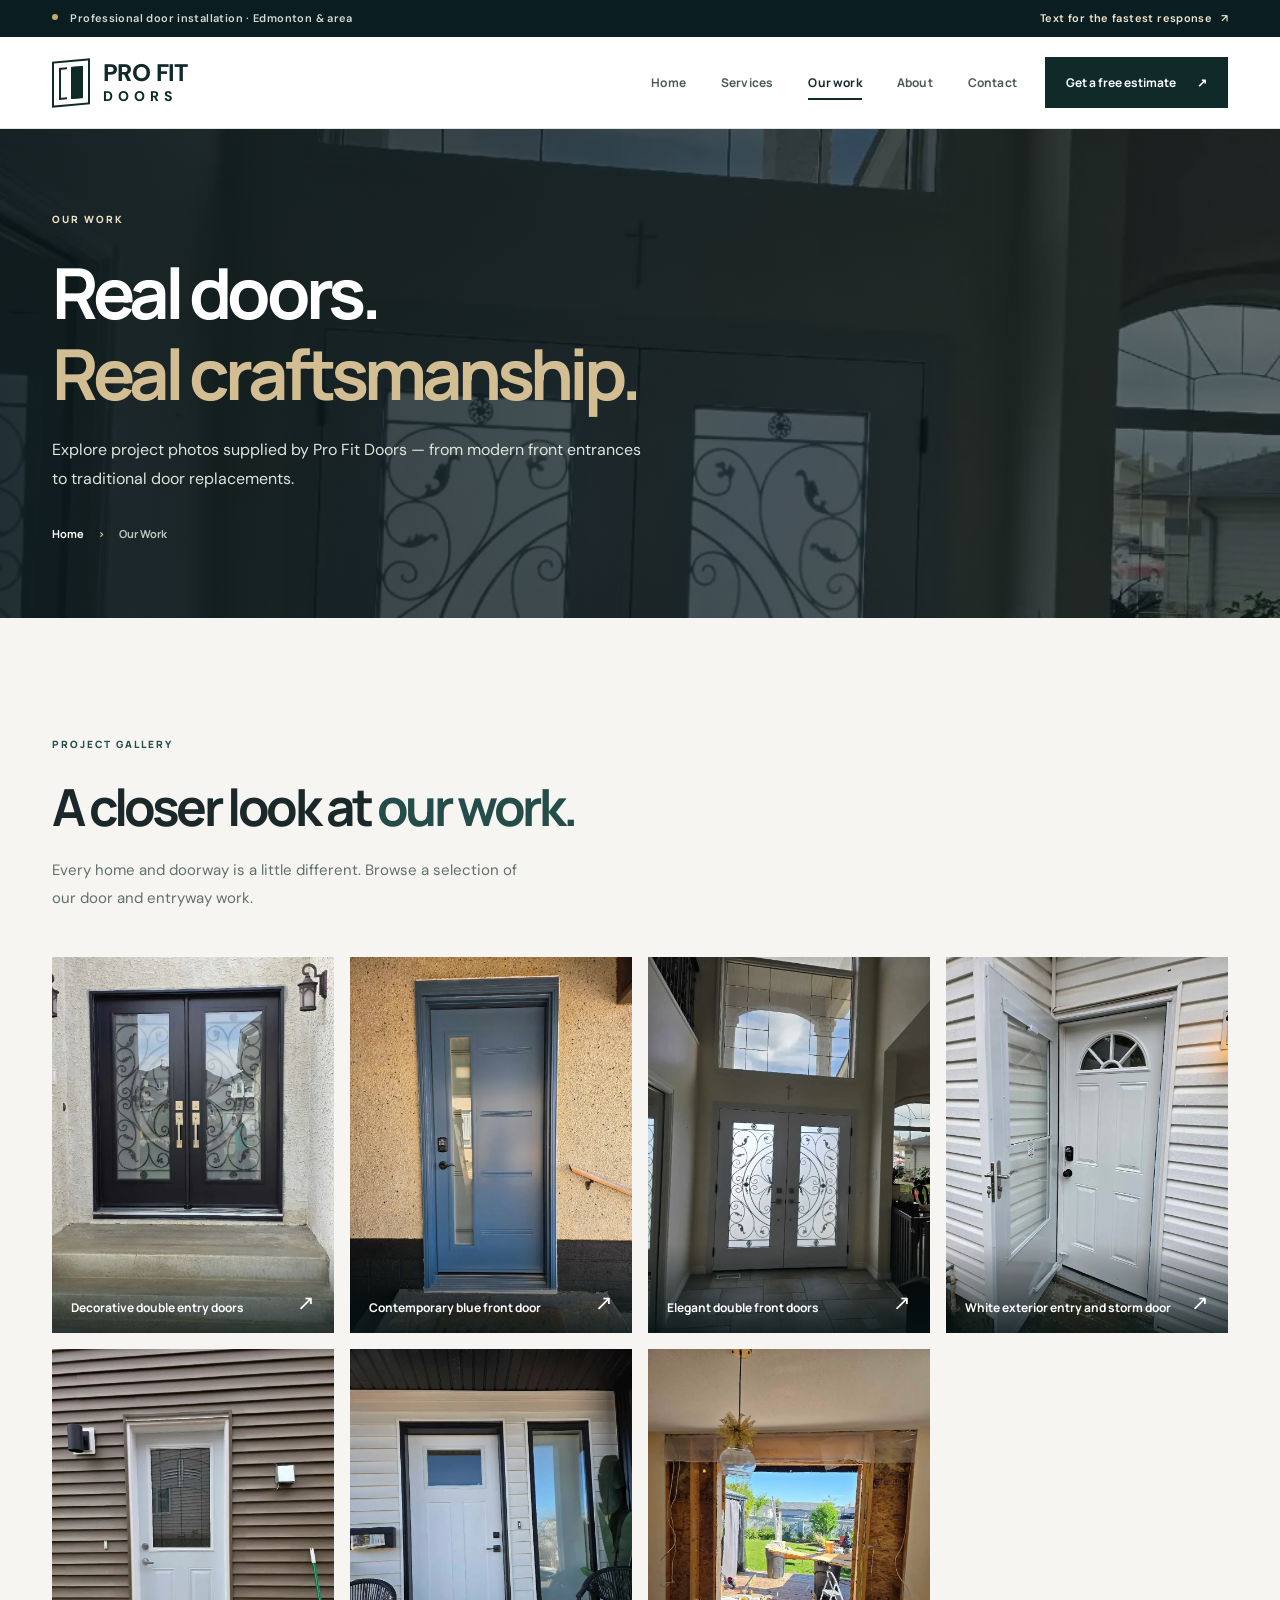
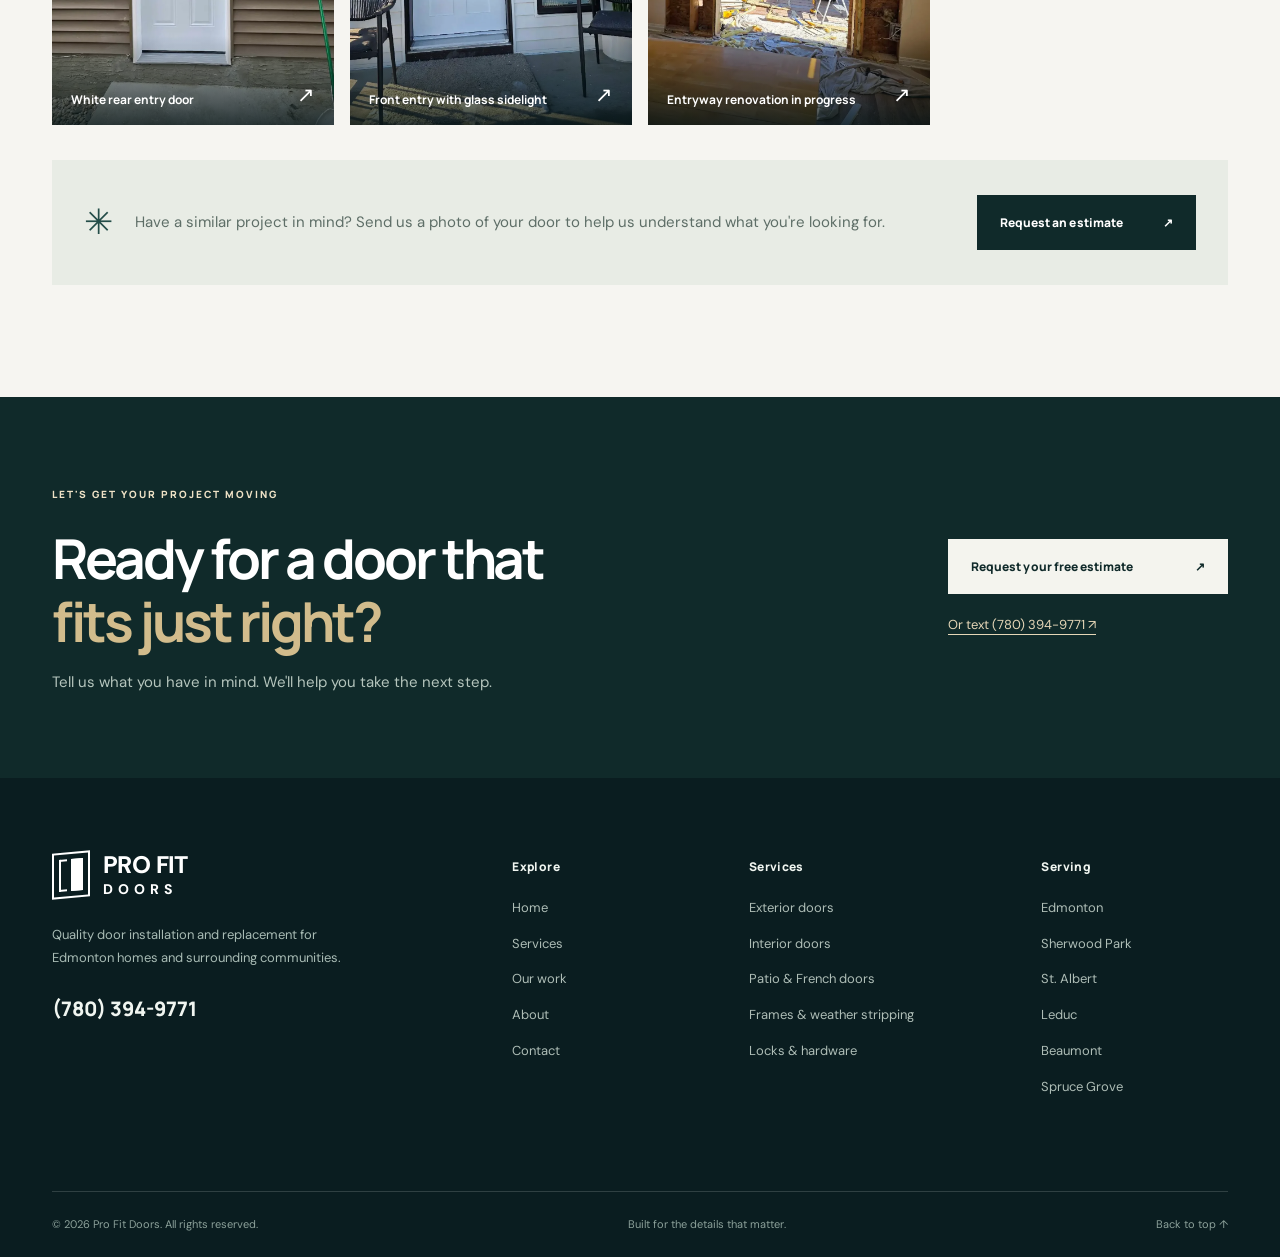
==== our-work/index.html @ 4fba36c7 "Build complete Pro Fit Doors multi-page website" ====
<!doctype html><html lang="en-CA"><head><meta charset="utf-8"><meta name="viewport" content="width=device-width,initial-scale=1"><meta name="theme-color" content="#102a2a"><meta name="description" content="Browse real door installation photos from Pro Fit Doors, serving Edmonton and surrounding areas."><meta property="og:type" content="website"><meta property="og:title" content="Door Installation Project Gallery | Pro Fit Doors"><meta property="og:description" content="Browse real door installation photos from Pro Fit Doors, serving Edmonton and surrounding areas."><meta property="og:image" content="/images/entry-double-black.webp"><link rel="icon" href="/favicon.svg" type="image/svg+xml"><link rel="preconnect" href="https://fonts.googleapis.com"><link rel="preconnect" href="https://fonts.gstatic.com" crossorigin><link href="https://fonts.googleapis.com/css2?family=DM+Sans:wght@400;500;600;700&family=Manrope:wght@400;500;600;700;800&display=swap" rel="stylesheet"><link rel="stylesheet" href="/styles.css"><title>Door Installation Project Gallery | Pro Fit Doors</title><script type="application/ld+json">{"@context":"https://schema.org","@type":"HomeAndConstructionBusiness","name":"Pro Fit Doors","description":"Residential door installation and replacement in Edmonton and surrounding areas.","telephone":"+1-780-394-9771","areaServed":[{"@type":"City","name":"Edmonton"},{"@type":"City","name":"Sherwood Park"},{"@type":"City","name":"St. Albert"},{"@type":"City","name":"Leduc"},{"@type":"City","name":"Beaumont"},{"@type":"City","name":"Spruce Grove"}],"hasOfferCatalog":{"@type":"OfferCatalog","name":"Door installation services","itemListElement":[{"@type":"OfferCatalog","name":"Exterior doors"},{"@type":"OfferCatalog","name":"Interior doors"},{"@type":"OfferCatalog","name":"Patio & French doors"},{"@type":"OfferCatalog","name":"Frames & weather stripping"},{"@type":"OfferCatalog","name":"Locks & hardware"}]}}</script><script defer src="/config.js"></script><script defer src="/main.js"></script></head><body id="top"><div class="topbar"><div class="shell top-inner"><span><span class="live-dot"></span> Professional door installation · Edmonton & area</span><a href="sms:+17803949771">Text for the fastest response <span>↗</span></a></div></div><header id="header" class="header"><div class="shell nav-wrap"><a href="/" class="brand" aria-label="Pro Fit Doors home"><span class="brand-icon"><span></span><span></span></span><span class="brand-copy"><b>PRO FIT</b><small>DOORS</small></span></a><nav class="desktop-nav" aria-label="Main navigation"><a  href="/">Home</a><a  href="/services/">Services</a><a aria-current="page" href="/our-work/">Our work</a><a  href="/about/">About</a><a  href="/contact/">Contact</a></nav><a href="/contact/" class="nav-cta">Get a free estimate <span>↗</span></a><button class="menu-toggle" id="menu-toggle" aria-label="Open navigation" aria-expanded="false" aria-controls="mobile-nav"><span></span><span></span><span></span></button></div><nav class="mobile-nav" id="mobile-nav" aria-label="Mobile navigation"><div class="mobile-nav-links"><a href="/" ><span>01</span>Home<b>↗</b></a><a href="/services/" ><span>02</span>Services<b>↗</b></a><a href="/our-work/" aria-current="page"><span>03</span>Our work<b>↗</b></a><a href="/about/" ><span>04</span>About<b>↗</b></a><a href="/contact/" ><span>05</span>Contact<b>↗</b></a></div><a class="button button-primary mobile-contact" href="sms:+17803949771">Text us for an estimate ↗</a><p>Edmonton & surrounding communities</p></nav></header><main id="main-content"><section class="page-hero"><div class="page-hero-bg" style="background-image:linear-gradient(90deg,rgba(10,24,27,.88),rgba(10,24,27,.60)),url('/images/entry-double-white.webp')"></div><div class="shell page-hero-inner"><span class="eyebrow light">OUR WORK</span><h1>Real doors.<br><em>Real craftsmanship.</em></h1><p>Explore project photos supplied by Pro Fit Doors — from modern front entrances to traditional door replacements.</p><div class="breadcrumbs"><a href="/">Home</a> <span>›</span> our work</div></div></section><section class="section"><div class="shell"><div class="section-intro " data-reveal><span class="eyebrow">PROJECT GALLERY</span><h2>A closer look at <em>our work.</em></h2><p>Every home and doorway is a little different. Browse a selection of our door and entryway work.</p></div><div class="photo-grid"><button class="photo-item photo-tall" type="button" data-lightbox="0" aria-label="View Decorative double entry doors" data-reveal><img src="/images/entry-double-black.webp" alt="Decorative double entry doors — Pro Fit Doors project photograph" loading="lazy" width="900" height="1200"><span class="photo-shade"><span>Decorative double entry doors</span><b>↗</b></span></button><button class="photo-item " type="button" data-lightbox="1" aria-label="View Contemporary blue front door" data-reveal><img src="/images/entry-modern-blue.webp" alt="Contemporary blue front door — Pro Fit Doors project photograph" loading="lazy" width="900" height="1200"><span class="photo-shade"><span>Contemporary blue front door</span><b>↗</b></span></button><button class="photo-item " type="button" data-lightbox="2" aria-label="View Elegant double front doors" data-reveal><img src="/images/entry-double-white.webp" alt="Elegant double front doors — Pro Fit Doors project photograph" loading="lazy" width="900" height="1200"><span class="photo-shade"><span>Elegant double front doors</span><b>↗</b></span></button><button class="photo-item " type="button" data-lightbox="3" aria-label="View White exterior entry and storm door" data-reveal><img src="/images/entry-white-storm.webp" alt="White exterior entry and storm door — Pro Fit Doors project photograph" loading="lazy" width="900" height="1200"><span class="photo-shade"><span>White exterior entry and storm door</span><b>↗</b></span></button><button class="photo-item " type="button" data-lightbox="4" aria-label="View White rear entry door" data-reveal><img src="/images/back-door-white.webp" alt="White rear entry door — Pro Fit Doors project photograph" loading="lazy" width="900" height="1200"><span class="photo-shade"><span>White rear entry door</span><b>↗</b></span></button><button class="photo-item " type="button" data-lightbox="5" aria-label="View Front entry with glass sidelight" data-reveal><img src="/images/entry-sidelight.webp" alt="Front entry with glass sidelight — Pro Fit Doors project photograph" loading="lazy" width="900" height="1200"><span class="photo-shade"><span>Front entry with glass sidelight</span><b>↗</b></span></button><button class="photo-item " type="button" data-lightbox="6" aria-label="View Entryway renovation in progress" data-reveal><img src="/images/doorway-renovation.webp" alt="Entryway renovation in progress — Pro Fit Doors project photograph" loading="lazy" width="900" height="1200"><span class="photo-shade"><span>Entryway renovation in progress</span><b>↗</b></span></button></div><div class="gallery-disclaimer"><span>✳</span><p>Have a similar project in mind? Send us a photo of your door to help us understand what you're looking for.</p><a class="button button-primary" href="/contact/">Request an estimate <span>↗</span></a></div></div></section></main><section class="bottom-cta"><div class="shell bottom-cta-inner"><div><span class="eyebrow light">LET'S GET YOUR PROJECT MOVING</span><h2>Ready for a door that<br><em>fits just right?</em></h2><p>Tell us what you have in mind. We'll help you take the next step.</p></div><div class="bottom-cta-actions"><a class="button button-white" href="/contact/">Request your free estimate <span>↗</span></a><a class="underlined-light" href="sms:+17803949771">Or text (780) 394-9771 ↗</a></div></div></section><footer class="footer"><div class="shell"><div class="footer-main"><div class="footer-brand"><a href="/" class="brand brand-footer"><span class="brand-icon"><span></span><span></span></span><span class="brand-copy"><b>PRO FIT</b><small>DOORS</small></span></a><p>Quality door installation and replacement for Edmonton homes and surrounding communities.</p><a href="tel:+17803949771" class="footer-number">(780) 394-9771</a></div><div><h3>Explore</h3><a href="/">Home</a><a href="/services/">Services</a><a href="/our-work/">Our work</a><a href="/about/">About</a><a href="/contact/">Contact</a></div><div><h3>Services</h3><a href="/services/#exterior-doors">Exterior doors</a><a href="/services/#interior-doors">Interior doors</a><a href="/services/#patio-french-doors">Patio & French doors</a><a href="/services/#repairs-weatherstripping">Frames & weather stripping</a><a href="/services/#locks-hardware">Locks & hardware</a></div><div><h3>Serving</h3><span>Edmonton</span><span>Sherwood Park</span><span>St. Albert</span><span>Leduc</span><span>Beaumont</span><span>Spruce Grove</span></div></div><div class="footer-bottom"><span>© <span id="year">2026</span> Pro Fit Doors. All rights reserved.</span><span>Built for the details that matter.</span><a href="#top">Back to top ↑</a></div></div></footer><dialog class="lightbox" id="lightbox" aria-label="Project photo viewer"><button class="lightbox-close" aria-label="Close photo viewer">×</button><button class="lightbox-prev" aria-label="Previous photo">‹</button><figure><img alt=""><figcaption></figcaption></figure><button class="lightbox-next" aria-label="Next photo">›</button><div class="lightbox-count"></div></dialog></body></html>
---- styles.css ----
:root{--forest:#102a2a;--forest-deep:#0a1d20;--teal:#244d49;--cream:#f6f5f1;--white:#fff;--ink:#1b2829;--muted:#61706e;--line:#dce1db;--gold:#cbb88b;--font:'Manrope',sans-serif}*{box-sizing:border-box}html{scroll-behavior:smooth;scroll-padding-top:110px}body{margin:0;color:var(--ink);background:var(--cream);font:15px/1.75 'DM Sans',sans-serif;-webkit-font-smoothing:antialiased}body.menu-open{overflow:hidden}h1,h2,h3,h4,p{margin-top:0}h1,h2,h3,h4{font-family:var(--font);line-height:1.14;letter-spacing:-.055em}h1 em,h2 em{font-style:normal;color:var(--teal)}a{text-decoration:none;color:inherit}button,input,select,textarea{font:inherit}button{cursor:pointer}img{display:block;max-width:100%}::selection{background:var(--gold);color:var(--forest)}:focus-visible{outline:3px solid #c5ad70;outline-offset:4px}.shell{width:min(1370px,calc(100% - 104px));margin:auto}.topbar{background:var(--forest-deep);color:#d1dcd6;font-size:11px;font-weight:600;letter-spacing:.035em}.top-inner{height:37px;display:flex;align-items:center;justify-content:space-between}.top-inner a{color:#f0e6d0}.top-inner a span{margin-left:5px}.live-dot{display:inline-block;background:#c6a969;border-radius:50%;width:6px;height:6px;margin-right:9px;vertical-align:2px}.header{height:91px;background:var(--white);position:relative;z-index:100;box-shadow:0 1px 0 #dee3de}.nav-wrap{height:100%;display:flex;align-items:center;justify-content:space-between;gap:28px}.brand{display:inline-flex;align-items:center;gap:13px;flex-shrink:0}.brand-icon{height:46px;width:38px;border:2.5px solid var(--forest);display:flex;align-items:stretch;padding:5px;gap:4px;transform:skewY(-5deg)}.brand-icon span:first-child{height:100%;width:8px;border:2px solid var(--forest);border-right:0}.brand-icon span:last-child{flex:1;border:2px solid var(--forest);background:var(--forest)}.brand-copy{display:flex;flex-direction:column;line-height:.97;letter-spacing:-.04em;color:var(--forest)}.brand-copy b{font-size:24px;font-weight:800}.brand-copy small{font-size:14px;font-weight:800;letter-spacing:.35em;margin-top:6px}.desktop-nav{display:flex;align-items:center;gap:35px;margin-left:auto}.desktop-nav a{font:700 12px var(--font);letter-spacing:.015em;padding:37px 0;position:relative;color:#4b5a57;transition:color .2s}.desktop-nav a:hover,.desktop-nav a[aria-current]{color:var(--forest)}.desktop-nav a[aria-current]:after{content:'';position:absolute;height:2px;background:var(--forest);bottom:28px;left:0;right:0}.nav-cta{background:var(--forest);color:white;padding:17px 21px;font:700 12px var(--font);transition:background .2s,transform .2s;white-space:nowrap}.nav-cta:hover{background:#2b5148;transform:translateY(-2px)}.nav-cta span{margin-left:19px}.menu-toggle{display:none;width:48px;height:48px;border:1px solid var(--line);background:transparent;flex-direction:column;align-items:center;justify-content:center;gap:5px;z-index:102}.menu-toggle span{width:21px;height:2px;background:var(--forest);transition:transform .25s,opacity .25s}.mobile-nav{display:none}.hero{position:relative;min-height:710px;background:var(--forest-deep);color:white;overflow:hidden;display:flex;align-items:center}.hero-image{position:absolute;inset:0;background-image:url('/images/entry-double-black.webp');background-position:75% 49%;background-size:cover;transform:scale(1.08);animation:heroZoom 1.9s cubic-bezier(.22,1,.36,1) both}.hero-overlay{position:absolute;inset:0;background:linear-gradient(90deg,rgba(7,24,25,.98) 0%,rgba(7,24,25,.90) 29%,rgba(7,24,25,.64) 53%,rgba(7,24,25,.11) 100%)}.hero:after{content:'';position:absolute;inset:0;pointer-events:none;background:linear-gradient(0deg,rgba(0,0,0,.23),transparent 30%)}.hero-content{position:relative;z-index:2;padding:80px 0 105px}.eyebrow{font:800 10px var(--font);letter-spacing:.2em;color:var(--teal);display:inline-flex;align-items:center;gap:11px;text-transform:uppercase;margin-bottom:26px}.eyebrow.light{color:#eee2c6}.gold-line{width:27px;height:1px;background:var(--gold);display:inline-block}.hero h1{font-size:clamp(55px,5.8vw,94px);font-weight:700;line-height:1.04;letter-spacing:-.075em;margin-bottom:26px;max-width:900px;animation:fadeRise .9s .15s both}.hero h1 em{color:#d7c395}.hero-content>p{font-size:17px;line-height:1.75;color:#d9e0da;max-width:510px;margin-bottom:32px;animation:fadeRise .9s .26s both}.hero-actions{display:flex;gap:11px;flex-wrap:wrap;animation:fadeRise .9s .34s both}.button{display:inline-flex;justify-content:space-between;align-items:center;gap:40px;min-height:55px;padding:16px 22px;font:800 12px var(--font);letter-spacing:.005em;border:1px solid transparent;transition:background .25s,color .25s,border .25s,transform .25s;white-space:nowrap}.button:hover{transform:translateY(-3px)}.button-primary{background:#e4d1a8;color:var(--forest-deep)}.button-primary:hover{background:#f0e0bb}.button-outline{border-color:rgba(255,255,255,.52);background:transparent;color:white}.button-outline:hover{background:white;color:var(--forest)}.hero-note{margin-top:43px;color:#dce2df;font-size:12px;display:flex;align-items:center;gap:15px;animation:fadeRise .9s .46s both}.mini-check{width:20px;height:20px;display:grid;place-items:center;background:#b6aa7a;color:#142727;border-radius:50%;font-size:11px;font-weight:bold}.note-divider{width:3px;height:3px;border-radius:50%;background:#c1b38a}.hero-side-label{position:absolute;right:25px;top:50%;transform:rotate(90deg) translateX(50%);transform-origin:right center;font:700 10px var(--font);letter-spacing:.2em;color:#fff9;z-index:3}.hero-scroll{position:absolute;bottom:37px;right:55px;z-index:3;font:800 9px var(--font);letter-spacing:.2em;color:#eee}.hero-scroll span{font-size:20px;vertical-align:-2px;margin-left:8px}.promise-strip{background:#fff;border-bottom:1px solid var(--line)}.promises{display:grid;grid-template-columns:repeat(3,1fr);padding:30px 0}.promises>div{display:grid;grid-template-columns:60px 1fr;grid-template-rows:1fr 1fr;align-items:center;padding:10px 20px 10px 0;border-right:1px solid var(--line)}.promises>div:last-child{border:0;padding-left:44px}.promises>div:nth-child(2){padding-left:44px}.promises span{grid-row:1/3;color:#a6a77c;font:800 13px var(--font)}.promises b{font:800 13px var(--font);letter-spacing:-.02em}.promises small{color:var(--muted);font-size:12px}.section{padding:112px 0}.section.pad-top{padding-top:120px}.section-intro{max-width:620px;margin-bottom:44px}.section-intro h2,.feature-text h2,.about-story h2,.contact-aside h2,.about-bottom h2{font-size:clamp(37px,4vw,62px);font-weight:700;letter-spacing:-.067em;margin:0 0 22px}.section-intro p{color:var(--muted);font-size:15px;max-width:480px;line-height:1.85;margin:0}.section-intro.center{text-align:center;margin:0 auto 59px}.section-intro.center p{margin:auto}.split-intro{display:flex;align-items:flex-end;justify-content:space-between;gap:20px}.split-action{margin-bottom:48px}.split-action .button{border-color:#bbc6c0;color:var(--forest)}.split-action .button:hover{background:var(--forest);color:white}.service-grid{display:grid;grid-template-columns:repeat(3,1fr);gap:16px}.service-card{background:#fff;border:1px solid #e2e7e1;padding:28px 30px 31px;min-height:238px;display:flex;flex-direction:column;justify-content:space-between;position:relative;overflow:hidden;transition:transform .32s,background .32s,border-color .32s}.service-card:hover{transform:translateY(-6px);background:var(--forest);border-color:var(--forest);color:white}.service-number{display:flex;align-items:center;justify-content:space-between;font:700 12px var(--font);color:#97a29d}.service-number span{font-size:22px;color:var(--forest);font-weight:400;transition:color .3s}.service-card:hover .service-number span{color:#d8c59b}.service-card h3{font-size:24px;margin:0 0 9px;letter-spacing:-.04em}.service-card p{font-size:13px;color:var(--muted);margin:0}.service-card:hover p{color:#b7c9c2}.card-line{position:absolute;width:100%;height:3px;background:#d2be91;bottom:0;left:0;transform:scaleX(0);transform-origin:left;transition:transform .3s}.service-card:hover .card-line{transform:scaleX(1)}.feature-section{background:#e8ebe5}.feature-layout{display:grid;grid-template-columns:1fr 1fr;gap:clamp(48px,8vw,135px);align-items:center}.feature-images{position:relative;min-height:590px;padding-right:70px;padding-bottom:80px}.feature-main{height:550px;width:100%;object-fit:cover;object-position:center 35%}.feature-small{position:absolute;bottom:0;right:0;width:45%;height:280px;border:8px solid #e8ebe5}.feature-small img{height:100%;width:100%;object-fit:cover}.feature-stamp{position:absolute;top:30px;right:25px;background:#e5d1a6;color:var(--forest);width:113px;height:113px;border-radius:100%;font:800 10px/1.6 var(--font);letter-spacing:.1em;display:flex;flex-direction:column;align-items:center;justify-content:center;text-align:center;transform:rotate(9deg);box-shadow:0 12px 35px #0002}.feature-stamp span{font-size:21px}.feature-text p{color:#63716b;font-size:15px;line-height:1.9;max-width:510px}.check-list{padding:0;list-style:none;margin:30px 0 36px}.check-list li{padding:15px 0 15px 34px;position:relative;border-top:1px solid #cfd8cf}.check-list li:before{content:'✓';position:absolute;top:15px;left:0;color:var(--teal);font-weight:bold}.check-list li b{display:block;font:800 14px var(--font)}.check-list li span{display:block;color:#677570;font-size:13px;margin-top:5px}.feature-text .button{background:var(--forest);color:white}.gallery-section{background:#fff}.gallery-section .split-action .button{color:var(--forest)}.photo-grid{display:grid;grid-template-columns:repeat(4,1fr);gap:16px}.photo-item{position:relative;border:0;padding:0;aspect-ratio:3/4;overflow:hidden;background:#ddd;display:block;text-align:left}.photo-item.photo-tall{grid-column:span 1}.photo-item img{width:100%;height:100%;object-fit:cover;transition:transform .7s cubic-bezier(.22,1,.36,1);object-position:center}.photo-item:hover img{transform:scale(1.07)}.photo-shade{position:absolute;inset:auto 0 0;color:white;background:linear-gradient(transparent,rgba(5,20,22,.8));padding:44px 19px 17px;display:flex;align-items:flex-end;justify-content:space-between;font:700 12px var(--font)}.photo-shade b{font-size:21px;font-weight:500}.steps-section{background:var(--cream)}.steps{display:grid;grid-template-columns:repeat(3,1fr);gap:32px;position:relative}.steps>div{border-top:1px solid #b8c2ba;padding:26px 5px 0;position:relative}.steps>div:before{content:'';position:absolute;background:var(--teal);width:8px;height:8px;border-radius:50%;top:-4px;left:0}.steps span{font:800 14px var(--font);color:#96a39b}.steps h3{font-size:25px;margin:28px 0 11px}.steps p{font-size:14px;color:var(--muted);max-width:315px}.area-strip{background:#e4e8e0;padding:33px 0}.area-strip>.shell{display:flex;align-items:center;gap:45px}.area-strip .eyebrow{margin:0;white-space:nowrap}.area-strip>.shell>div{display:flex;gap:17px;flex-wrap:wrap}.area-strip>.shell>div span{font:700 12px var(--font);padding:10px 17px;border:1px solid #ccd4cb;background:#f6f8f3}.faq-section{background:#fff}.faq-layout{display:grid;grid-template-columns:1fr 1.05fr;gap:100px}.faq-list{border-top:1px solid #d7dfd7}.faq{border-bottom:1px solid #d7dfd7}.faq summary{list-style:none;display:flex;justify-content:space-between;gap:20px;padding:23px 3px;cursor:pointer;font:800 14px var(--font)}.faq summary::-webkit-details-marker{display:none}.faq summary span{font-size:23px;font-weight:400;transition:transform .3s}.faq[open] summary span{transform:rotate(45deg)}.faq-answer{padding:0 36px 25px 3px;color:var(--muted);font-size:14px;line-height:1.85}.faq-answer a{color:var(--teal);text-decoration:underline}.bottom-cta{background:var(--forest);color:#fff;padding:83px 0}.bottom-cta-inner{display:flex;align-items:center;justify-content:space-between;gap:40px}.bottom-cta h2{font-size:clamp(40px,4.3vw,66px);font-weight:700;margin:0 0 16px}.bottom-cta h2 em{color:#d2bc8c}.bottom-cta p{margin:0;color:#b5c5bd}.bottom-cta-actions{display:flex;flex-direction:column;align-items:flex-start;gap:20px}.button-white{background:#f4f4ee;color:var(--forest);min-width:280px}.button-white:hover{background:#e5d1a6}.underlined-light{font-size:13px;color:#e5d6b7;text-decoration:underline;text-underline-offset:5px}.footer{background:var(--forest-deep);color:#f0f5f0;padding:74px 0 22px}.footer-main{display:grid;grid-template-columns:2.2fr 1fr 1.3fr 1fr;gap:50px;padding-bottom:80px}.brand-footer .brand-icon,.brand-footer .brand-icon span{border-color:#fff}.brand-footer .brand-icon span:last-child{background:white}.brand-footer .brand-copy{color:#fff}.footer-brand p{max-width:300px;font-size:13px;color:#a8bbb4;margin:25px 0}.footer-number{font:800 20px var(--font)}.footer-main h3{font:800 12px var(--font);letter-spacing:.03em;margin:6px 0 22px}.footer-main>div:not(:first-child) a,.footer-main>div:not(:first-child) span{display:block;color:#aebdb6;margin:0 0 13px;font-size:13px;transition:color .2s}.footer-main a:hover{color:#e1cda3!important}.footer-bottom{border-top:1px solid #ffffff27;padding-top:23px;display:flex;justify-content:space-between;gap:30px;color:#8ca19a;font-size:11px}.page-hero{height:490px;display:flex;align-items:center;position:relative;overflow:hidden;background:var(--forest-deep);color:#fff}.page-hero-bg{position:absolute;inset:0;background-size:cover;background-position:center 40%;transform:scale(1.05);animation:heroZoom 1.7s both}.page-hero-inner{position:relative;z-index:2;padding:50px 0}.page-hero h1{font-size:clamp(54px,5.5vw,83px);margin:0 0 23px;letter-spacing:-.07em}.page-hero h1 em{color:#d3bd92}.page-hero p{max-width:590px;color:#dce4dd;font-size:16px;line-height:1.8}.breadcrumbs{font:700 11px var(--font);color:#b5cac0;margin-top:32px;text-transform:capitalize}.breadcrumbs a{color:white}.breadcrumbs span{margin:0 12px;color:#d6bd8c}.service-detail{display:grid;grid-template-columns:1fr 1fr;align-items:center;gap:9%;padding:70px 0;border-bottom:1px solid var(--line);scroll-margin-top:140px}.service-detail:first-of-type{padding-top:24px}.service-detail.reverse .service-detail-image{order:2}.service-detail-image{height:495px;overflow:hidden;background:#d9ddd7}.service-detail-image img{width:100%;height:100%;object-fit:cover;object-position:50% 45%}.service-detail-content h2{font-size:clamp(36px,3.7vw,54px);margin:0 0 20px}.service-detail-content p{color:var(--muted);max-width:480px;line-height:1.85}.simple-features{padding:15px 0 24px;list-style:none}.simple-features li{margin:13px 0;font-weight:600;font-size:14px}.simple-features span{color:var(--teal);margin-right:12px}.service-detail-content .button,.contact-form-card .button{background:var(--forest);color:white}.dark-band{background:#193735;color:white;padding:70px 0}.dark-band-inner{display:flex;align-items:center;justify-content:space-between;gap:50px}.dark-band h2{font-size:47px;margin:0 0 16px}.dark-band p{color:#c4d3ce;max-width:520px}.dark-band .button{background:#e5d1a6;color:var(--forest)}.gallery-disclaimer{margin-top:35px;background:#e8ece5;padding:32px;display:flex;gap:22px;align-items:center}.gallery-disclaimer>span{font-size:35px;color:var(--teal)}.gallery-disclaimer p{margin:0;flex:1;color:#5e6e67}.gallery-disclaimer .button{background:var(--forest);color:white}.about-story{display:grid;grid-template-columns:1fr 1fr;gap:11%;align-items:center}.about-story p{color:var(--muted);line-height:1.9;margin-bottom:23px}.about-story .button{background:var(--forest);color:white;margin-top:14px}.about-story-photos{height:570px;position:relative;padding-right:65px;padding-bottom:80px}.about-story-photos img:first-child{width:100%;height:100%;object-fit:cover}.about-story-photos img:last-child{width:46%;height:53%;position:absolute;right:0;bottom:0;border:8px solid var(--cream);object-fit:cover}.values-section{background:#e7ebe5}.values-grid{display:grid;grid-template-columns:repeat(4,1fr);gap:15px}.values-grid>div{padding:35px 26px;background:#fff;min-height:255px}.values-grid span{font:800 12px var(--font);color:#9da69e}.values-grid h3{font-size:25px;margin:60px 0 14px}.values-grid p{font-size:13px;color:var(--muted)}.about-bottom{display:flex;justify-content:space-between;align-items:center;gap:90px}.about-bottom p{max-width:500px;color:var(--muted);line-height:1.9}.contact-section{background:#e8ece6}.contact-layout{display:grid;grid-template-columns:.8fr 1.2fr;gap:10%;align-items:start}.contact-aside>p{color:#62746a;max-width:430px;margin-bottom:42px}.contact-method{padding:25px 0;border-top:1px solid #cbd7cc}.contact-method span{font:800 10px var(--font);letter-spacing:.12em;color:#839588}.contact-method a,.contact-method strong{display:block;margin:12px 0 7px;font:800 20px var(--font);letter-spacing:-.035em;color:var(--forest)}.contact-method p{color:#697971;font-size:13px;margin:0}.contact-form-card{background:#fff;padding:48px;box-shadow:0 18px 50px #1c31230d}.form-heading .eyebrow{margin-bottom:14px}.form-heading h3{font-size:32px;margin-bottom:7px}.form-heading p{color:var(--muted);font-size:12px;margin-bottom:30px}.contact-form-card label{display:block;font:800 12px var(--font);margin-bottom:20px;color:#334540}.contact-form-card input,.contact-form-card select,.contact-form-card textarea{display:block;width:100%;border:1px solid #d3ddd6;border-radius:0;background:#f9fbf8;color:var(--forest);padding:15px 16px;margin-top:9px;min-height:53px;font:500 14px 'DM Sans',sans-serif;outline:none;transition:border-color .2s,box-shadow .2s}.contact-form-card input:focus,.contact-form-card select:focus,.contact-form-card textarea:focus{border-color:#526f61;box-shadow:0 0 0 3px #526f6122}.contact-form-card textarea{min-height:145px;resize:vertical}.contact-form-card ::placeholder{color:#9aa9a0}.form-row{display:grid;grid-template-columns:1fr 1fr;gap:16px}.form-hint{background:#edf2eb;padding:15px 17px;color:#5a6e62;font-size:12px;margin-bottom:22px}.form-hint a{text-decoration:underline;color:var(--forest);font-weight:800}.turnstile-slot{min-height:0;margin:0 0 12px}.form-honeypot{position:absolute;left:-10000px;top:auto;width:1px;height:1px;overflow:hidden}.submit-button{width:100%;justify-content:space-between}.form-privacy{font-size:11px;color:#839189;margin:18px 0 0}.form-status{font-size:13px;margin:12px 0 0}.form-status.error{color:#b23b30}.form-success{text-align:center;padding:70px 14px}.form-success[hidden]{display:none}.form-success h3{font-size:37px}.form-success p{color:var(--muted);max-width:390px;margin:0 auto 25px}.success-check{background:var(--forest);color:#fff;display:grid;place-items:center;border-radius:50%;height:75px;width:75px;font-size:35px;margin:0 auto 25px}.lightbox{padding:0;border:0;background:rgba(7,21,22,.97);color:white;width:100vw;height:100dvh;max-width:none;max-height:none;overflow:hidden}.lightbox[open]{display:flex;align-items:center;justify-content:center}.lightbox::backdrop{background:rgba(0,0,0,.88)}.lightbox figure{margin:0;text-align:center;max-width:80vw}.lightbox figure img{max-height:82dvh;max-width:80vw;object-fit:contain;margin:auto}.lightbox figcaption{font-size:12px;color:#c1c9c4;margin-top:10px}.lightbox button{position:absolute;border:1px solid #ffffff42;background:#ffffff13;color:white;width:46px;height:46px;display:grid;place-items:center;font-size:31px;z-index:2}.lightbox button:hover{background:#fff3}.lightbox-close{top:25px;right:30px}.lightbox-prev{left:30px;top:50%}.lightbox-next{right:30px;top:50%}.lightbox-count{position:absolute;bottom:18px;font:700 11px var(--font);letter-spacing:.14em;color:#ccc}[data-reveal]{opacity:0;transform:translateY(24px);transition:opacity .8s cubic-bezier(.22,1,.36,1),transform .8s cubic-bezier(.22,1,.36,1);transition-delay:var(--delay,0ms)}[data-reveal].visible{opacity:1;transform:translateY(0)}@keyframes heroZoom{from{transform:scale(1.09);opacity:.5}to{transform:scale(1);opacity:1}}@keyframes fadeRise{from{transform:translateY(25px);opacity:0}to{transform:translateY(0);opacity:1}}@media(max-width:1100px){.shell{width:min(100% - 64px,1350px)}.desktop-nav{gap:18px}.nav-cta{padding:15px 17px}.feature-layout,.faq-layout{gap:50px}.feature-images{min-height:500px}.feature-main{height:485px}.footer-main{gap:25px}.service-detail{gap:6%}}@media(max-width:850px){.top-inner{height:32px}.header{height:78px}.desktop-nav,.nav-cta{display:none}.menu-toggle{display:flex}.menu-toggle[aria-expanded=true] span:first-child{transform:translateY(7px) rotate(45deg)}.menu-toggle[aria-expanded=true] span:nth-child(2){opacity:0}.menu-toggle[aria-expanded=true] span:last-child{transform:translateY(-7px) rotate(-45deg)}.mobile-nav{display:flex;position:fixed;top:110px;left:0;right:0;height:calc(100dvh - 110px);background:var(--forest);color:#fff;padding:35px max(24px,6vw) 35px;flex-direction:column;gap:15px;opacity:0;visibility:hidden;transform:translateY(-18px);transition:opacity .28s,visibility .28s,transform .28s;overflow-y:auto;z-index:101}.mobile-nav.open{opacity:1;visibility:visible;transform:translateY(0)}.mobile-nav-links a{display:flex;align-items:center;gap:20px;border-bottom:1px solid #ffffff27;font:700 clamp(24px,6vw,40px) var(--font);letter-spacing:-.05em;padding:17px 0}.mobile-nav-links a[aria-current]{color:#e0c999}.mobile-nav-links a>span{font-size:11px;letter-spacing:0;color:#9daea6}.mobile-nav-links a b{font-weight:400;margin-left:auto;font-size:23px}.mobile-contact{margin-top:auto;flex-shrink:0}.mobile-nav>p{color:#9cac9f;font-size:12px;margin:0}.hero{min-height:680px}.hero-content{padding:90px 0}.hero h1{font-size:clamp(52px,8vw,80px)}.service-grid{grid-template-columns:repeat(2,1fr)}.feature-layout,.faq-layout,.about-story,.contact-layout{grid-template-columns:1fr}.feature-images{max-width:600px}.feature-text{max-width:700px}.faq-layout{gap:0}.photo-grid{grid-template-columns:repeat(2,1fr)}.values-grid{grid-template-columns:repeat(2,1fr)}.footer-main{grid-template-columns:2fr 1fr 1fr}.footer-main>div:last-child{display:none}.contact-layout{gap:40px}.about-story-photos{max-width:600px}.area-strip>.shell{align-items:flex-start;flex-direction:column;gap:18px}.service-detail-image{height:420px}.service-detail{gap:5%}}@media(max-width:600px){.shell{width:calc(100% - 40px)}.top-inner{justify-content:center;font-size:10px}.top-inner>a{display:none}.header{height:72px}.mobile-nav{top:104px;height:calc(100dvh - 104px)}.brand-icon{height:39px;width:33px}.brand-copy b{font-size:20px}.brand-copy small{font-size:12px}.hero{min-height:690px;align-items:flex-start}.hero-image{background-position:58% 50%}.hero-overlay{background:linear-gradient(90deg,rgba(7,24,25,.89),rgba(7,24,25,.52)),linear-gradient(0deg,rgba(7,24,25,.88),transparent 60%)}.hero-content{padding:85px 0 95px}.hero h1{font-size:clamp(48px,11vw,67px);line-height:1.08}.hero-content>p{font-size:15px;max-width:380px}.hero-actions{flex-direction:column;align-items:stretch;max-width:330px}.button{gap:22px}.hero-note{font-size:10px;flex-wrap:wrap;gap:8px 11px}.hero-side-label{display:none}.hero-scroll{right:24px;bottom:20px;font-size:8px}.promises{grid-template-columns:1fr;padding:12px 0}.promises>div,.promises>div:nth-child(2),.promises>div:last-child{padding:14px 2px;border:0;border-bottom:1px solid var(--line);grid-template-columns:51px 1fr}.promises>div:last-child{border:0}.section{padding:75px 0}.section.pad-top{padding-top:80px}.section-intro h2,.feature-text h2,.about-story h2,.contact-aside h2,.about-bottom h2{font-size:clamp(36px,9vw,50px)}.section-intro{margin-bottom:32px}.split-intro{display:block}.split-action{margin-bottom:31px}.service-grid{grid-template-columns:1fr;gap:12px}.service-card{min-height:185px;padding:23px}.service-card h3{font-size:23px}.feature-layout{gap:45px}.feature-images{min-height:400px;padding-right:40px;padding-bottom:50px}.feature-main{height:400px}.feature-small{width:43%;height:205px;border-width:5px}.feature-stamp{width:85px;height:85px;font-size:8px;right:4px;top:30px}.photo-grid{gap:9px}.photo-shade{padding:35px 11px 11px;font-size:10px}.photo-shade b{font-size:15px}.steps{grid-template-columns:1fr;gap:21px}.steps>div{padding-top:20px}.steps h3{margin:14px 0 9px}.area-strip>.shell>div{gap:8px}.area-strip>.shell>div span{font-size:11px;padding:8px 10px}.bottom-cta{padding:64px 0}.bottom-cta-inner,.dark-band-inner,.about-bottom{display:block}.bottom-cta h2{font-size:44px}.bottom-cta p{margin-bottom:32px}.footer{padding-top:52px}.footer-main{grid-template-columns:1fr 1fr;gap:33px;padding-bottom:35px}.footer-brand{grid-column:1/-1}.footer-main>div:last-child{display:block}.footer-bottom{display:flex;flex-wrap:wrap;gap:8px 25px}.page-hero{height:460px}.page-hero h1{font-size:clamp(46px,10vw,66px)}.page-hero p{font-size:14px}.service-detail{grid-template-columns:1fr;gap:26px;padding:42px 0}.service-detail.reverse .service-detail-image{order:0}.service-detail-image{height:380px}.service-detail-content h2{font-size:38px}.dark-band h2{font-size:38px}.dark-band p{margin-bottom:24px}.gallery-disclaimer{display:block;padding:26px}.gallery-disclaimer p{margin:10px 0 20px}.about-story{gap:32px}.about-story-photos{height:430px;padding-right:35px;padding-bottom:45px}.values-grid{grid-template-columns:1fr 1fr;gap:9px}.values-grid>div{min-height:200px;padding:21px 17px}.values-grid h3{margin:38px 0 9px;font-size:20px}.values-grid p{font-size:12px}.about-bottom p{margin-top:20px}.contact-form-card{padding:28px 19px}.form-row{grid-template-columns:1fr;gap:0}.form-heading h3{font-size:28px}.contact-method a,.contact-method strong{font-size:18px}.lightbox figure,.lightbox figure img{max-width:91vw}.lightbox figure img{max-height:76dvh}.lightbox-close{right:12px;top:12px}.lightbox-prev{left:8px;top:auto;bottom:45px}.lightbox-next{right:8px;top:auto;bottom:45px}.lightbox-count{bottom:60px}}@media(prefers-reduced-motion:reduce){*,*::before,*::after{scroll-behavior:auto!important;animation-duration:.01ms!important;transition-duration:.01ms!important}[data-reveal]{opacity:1;transform:none}}
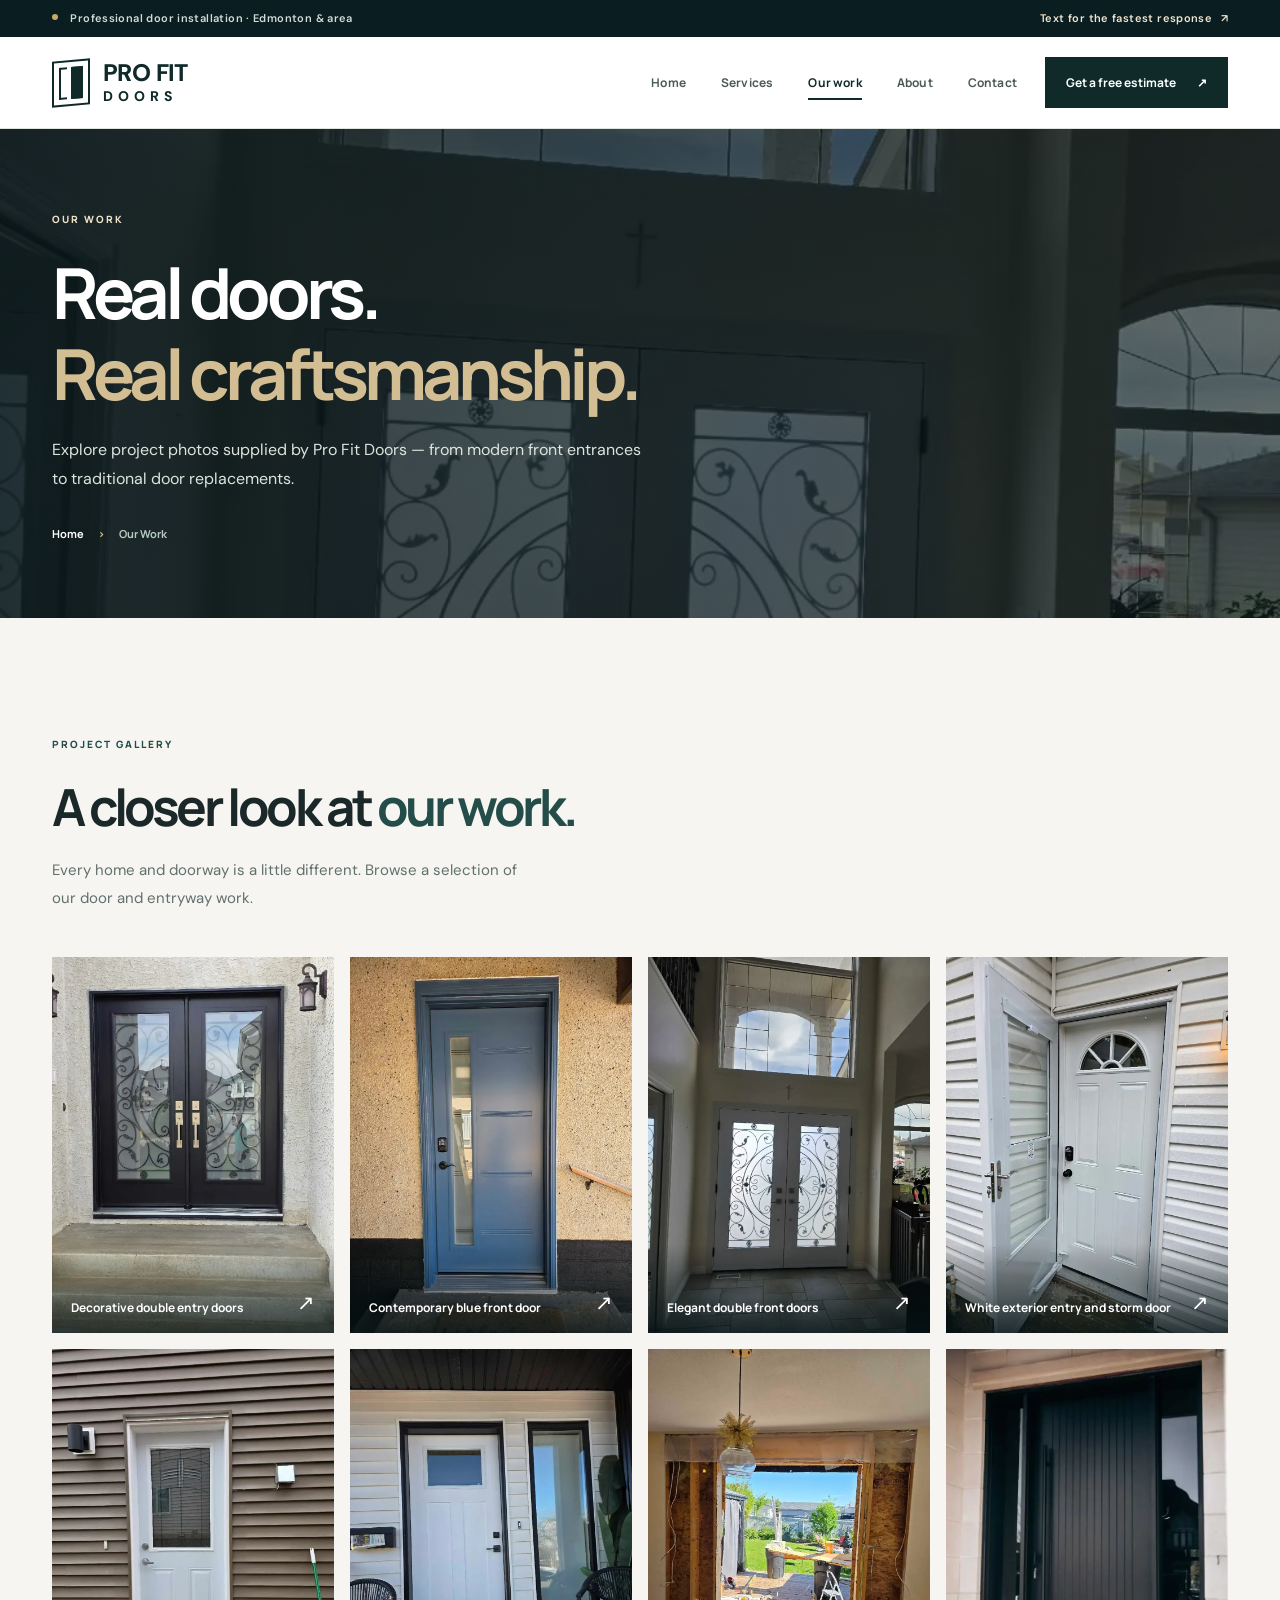
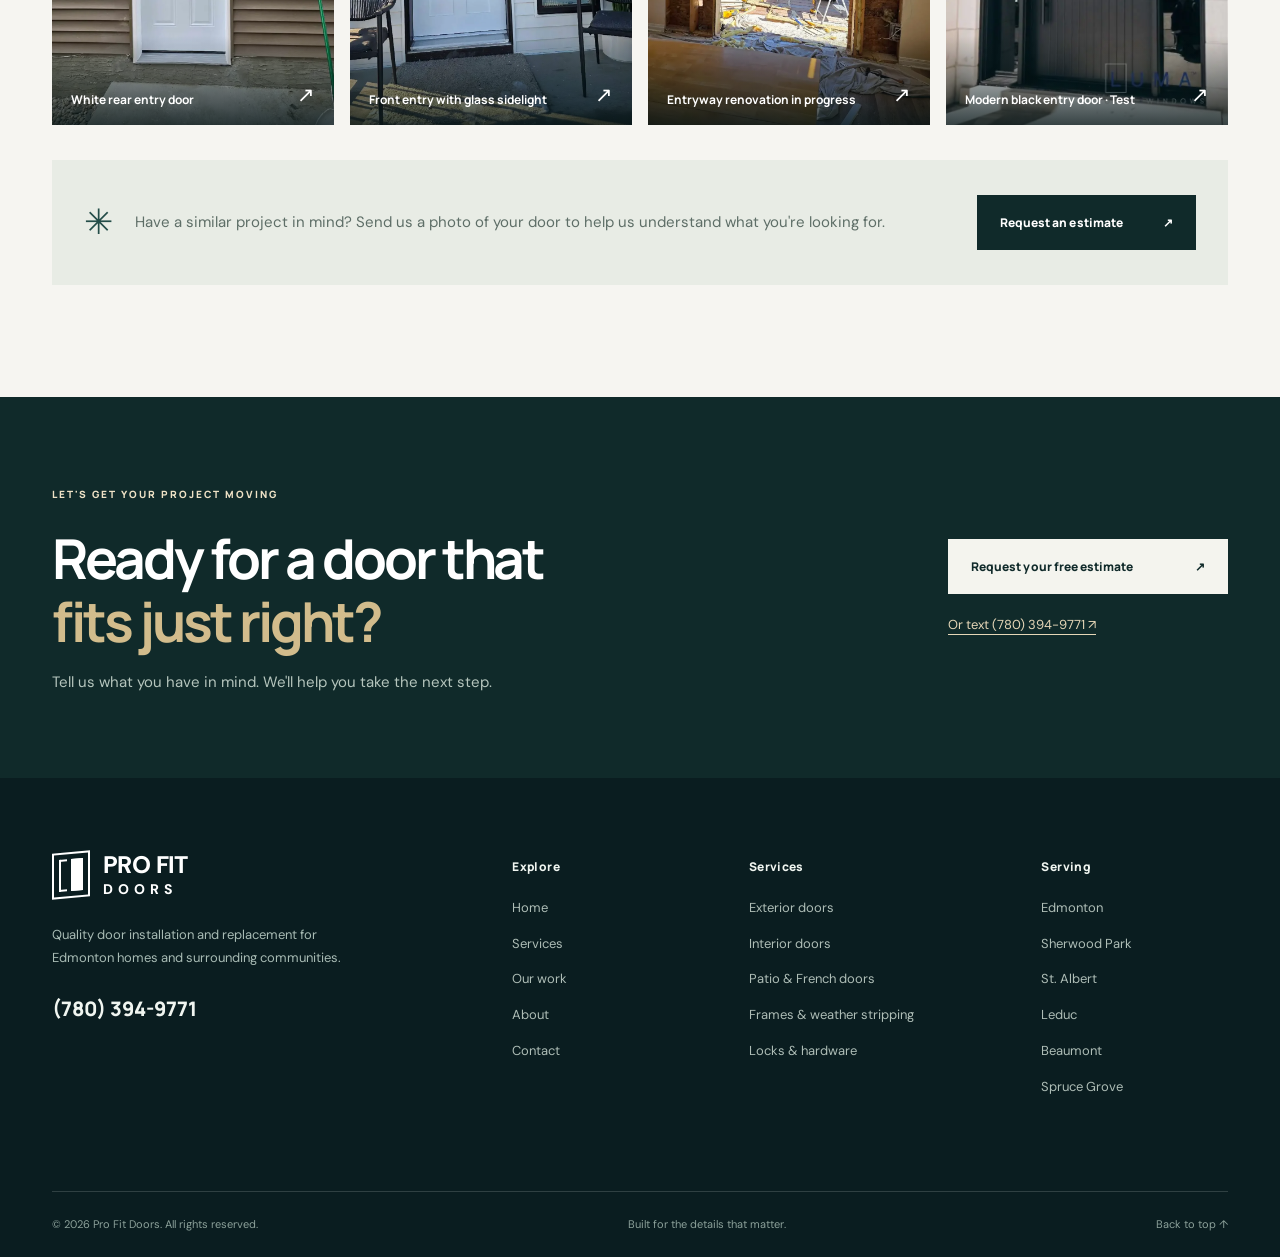
==== commit 6f1f908f: "Temporarily add modern black entry door to Our Work gallery" ====
--- a/our-work/index.html
+++ b/our-work/index.html
@@ -1 +1 @@
-<!doctype html><html lang="en-CA"><head><meta charset="utf-8"><meta name="viewport" content="width=device-width,initial-scale=1"><meta name="theme-color" content="#102a2a"><meta name="description" content="Browse real door installation photos from Pro Fit Doors, serving Edmonton and surrounding areas."><meta property="og:type" content="website"><meta property="og:title" content="Door Installation Project Gallery | Pro Fit Doors"><meta property="og:description" content="Browse real door installation photos from Pro Fit Doors, serving Edmonton and surrounding areas."><meta property="og:image" content="/images/entry-double-black.webp"><link rel="icon" href="/favicon.svg" type="image/svg+xml"><link rel="preconnect" href="https://fonts.googleapis.com"><link rel="preconnect" href="https://fonts.gstatic.com" crossorigin><link href="https://fonts.googleapis.com/css2?family=DM+Sans:wght@400;500;600;700&family=Manrope:wght@400;500;600;700;800&display=swap" rel="stylesheet"><link rel="stylesheet" href="/styles.css"><title>Door Installation Project Gallery | Pro Fit Doors</title><script type="application/ld+json">{"@context":"https://schema.org","@type":"HomeAndConstructionBusiness","name":"Pro Fit Doors","description":"Residential door installation and replacement in Edmonton and surrounding areas.","telephone":"+1-780-394-9771","areaServed":[{"@type":"City","name":"Edmonton"},{"@type":"City","name":"Sherwood Park"},{"@type":"City","name":"St. Albert"},{"@type":"City","name":"Leduc"},{"@type":"City","name":"Beaumont"},{"@type":"City","name":"Spruce Grove"}],"hasOfferCatalog":{"@type":"OfferCatalog","name":"Door installation services","itemListElement":[{"@type":"OfferCatalog","name":"Exterior doors"},{"@type":"OfferCatalog","name":"Interior doors"},{"@type":"OfferCatalog","name":"Patio & French doors"},{"@type":"OfferCatalog","name":"Frames & weather stripping"},{"@type":"OfferCatalog","name":"Locks & hardware"}]}}</script><script defer src="/config.js"></script><script defer src="/main.js"></script></head><body id="top"><div class="topbar"><div class="shell top-inner"><span><span class="live-dot"></span> Professional door installation · Edmonton & area</span><a href="sms:+17803949771">Text for the fastest response <span>↗</span></a></div></div><header id="header" class="header"><div class="shell nav-wrap"><a href="/" class="brand" aria-label="Pro Fit Doors home"><span class="brand-icon"><span></span><span></span></span><span class="brand-copy"><b>PRO FIT</b><small>DOORS</small></span></a><nav class="desktop-nav" aria-label="Main navigation"><a  href="/">Home</a><a  href="/services/">Services</a><a aria-current="page" href="/our-work/">Our work</a><a  href="/about/">About</a><a  href="/contact/">Contact</a></nav><a href="/contact/" class="nav-cta">Get a free estimate <span>↗</span></a><button class="menu-toggle" id="menu-toggle" aria-label="Open navigation" aria-expanded="false" aria-controls="mobile-nav"><span></span><span></span><span></span></button></div><nav class="mobile-nav" id="mobile-nav" aria-label="Mobile navigation"><div class="mobile-nav-links"><a href="/" ><span>01</span>Home<b>↗</b></a><a href="/services/" ><span>02</span>Services<b>↗</b></a><a href="/our-work/" aria-current="page"><span>03</span>Our work<b>↗</b></a><a href="/about/" ><span>04</span>About<b>↗</b></a><a href="/contact/" ><span>05</span>Contact<b>↗</b></a></div><a class="button button-primary mobile-contact" href="sms:+17803949771">Text us for an estimate ↗</a><p>Edmonton & surrounding communities</p></nav></header><main id="main-content"><section class="page-hero"><div class="page-hero-bg" style="background-image:linear-gradient(90deg,rgba(10,24,27,.88),rgba(10,24,27,.60)),url('/images/entry-double-white.webp')"></div><div class="shell page-hero-inner"><span class="eyebrow light">OUR WORK</span><h1>Real doors.<br><em>Real craftsmanship.</em></h1><p>Explore project photos supplied by Pro Fit Doors — from modern front entrances to traditional door replacements.</p><div class="breadcrumbs"><a href="/">Home</a> <span>›</span> our work</div></div></section><section class="section"><div class="shell"><div class="section-intro " data-reveal><span class="eyebrow">PROJECT GALLERY</span><h2>A closer look at <em>our work.</em></h2><p>Every home and doorway is a little different. Browse a selection of our door and entryway work.</p></div><div class="photo-grid"><button class="photo-item photo-tall" type="button" data-lightbox="0" aria-label="View Decorative double entry doors" data-reveal><img src="/images/entry-double-black.webp" alt="Decorative double entry doors — Pro Fit Doors project photograph" loading="lazy" width="900" height="1200"><span class="photo-shade"><span>Decorative double entry doors</span><b>↗</b></span></button><button class="photo-item " type="button" data-lightbox="1" aria-label="View Contemporary blue front door" data-reveal><img src="/images/entry-modern-blue.webp" alt="Contemporary blue front door — Pro Fit Doors project photograph" loading="lazy" width="900" height="1200"><span class="photo-shade"><span>Contemporary blue front door</span><b>↗</b></span></button><button class="photo-item " type="button" data-lightbox="2" aria-label="View Elegant double front doors" data-reveal><img src="/images/entry-double-white.webp" alt="Elegant double front doors — Pro Fit Doors project photograph" loading="lazy" width="900" height="1200"><span class="photo-shade"><span>Elegant double front doors</span><b>↗</b></span></button><button class="photo-item " type="button" data-lightbox="3" aria-label="View White exterior entry and storm door" data-reveal><img src="/images/entry-white-storm.webp" alt="White exterior entry and storm door — Pro Fit Doors project photograph" loading="lazy" width="900" height="1200"><span class="photo-shade"><span>White exterior entry and storm door</span><b>↗</b></span></button><button class="photo-item " type="button" data-lightbox="4" aria-label="View White rear entry door" data-reveal><img src="/images/back-door-white.webp" alt="White rear entry door — Pro Fit Doors project photograph" loading="lazy" width="900" height="1200"><span class="photo-shade"><span>White rear entry door</span><b>↗</b></span></button><button class="photo-item " type="button" data-lightbox="5" aria-label="View Front entry with glass sidelight" data-reveal><img src="/images/entry-sidelight.webp" alt="Front entry with glass sidelight — Pro Fit Doors project photograph" loading="lazy" width="900" height="1200"><span class="photo-shade"><span>Front entry with glass sidelight</span><b>↗</b></span></button><button class="photo-item " type="button" data-lightbox="6" aria-label="View Entryway renovation in progress" data-reveal><img src="/images/doorway-renovation.webp" alt="Entryway renovation in progress — Pro Fit Doors project photograph" loading="lazy" width="900" height="1200"><span class="photo-shade"><span>Entryway renovation in progress</span><b>↗</b></span></button></div><div class="gallery-disclaimer"><span>✳</span><p>Have a similar project in mind? Send us a photo of your door to help us understand what you're looking for.</p><a class="button button-primary" href="/contact/">Request an estimate <span>↗</span></a></div></div></section></main><section class="bottom-cta"><div class="shell bottom-cta-inner"><div><span class="eyebrow light">LET'S GET YOUR PROJECT MOVING</span><h2>Ready for a door that<br><em>fits just right?</em></h2><p>Tell us what you have in mind. We'll help you take the next step.</p></div><div class="bottom-cta-actions"><a class="button button-white" href="/contact/">Request your free estimate <span>↗</span></a><a class="underlined-light" href="sms:+17803949771">Or text (780) 394-9771 ↗</a></div></div></section><footer class="footer"><div class="shell"><div class="footer-main"><div class="footer-brand"><a href="/" class="brand brand-footer"><span class="brand-icon"><span></span><span></span></span><span class="brand-copy"><b>PRO FIT</b><small>DOORS</small></span></a><p>Quality door installation and replacement for Edmonton homes and surrounding communities.</p><a href="tel:+17803949771" class="footer-number">(780) 394-9771</a></div><div><h3>Explore</h3><a href="/">Home</a><a href="/services/">Services</a><a href="/our-work/">Our work</a><a href="/about/">About</a><a href="/contact/">Contact</a></div><div><h3>Services</h3><a href="/services/#exterior-doors">Exterior doors</a><a href="/services/#interior-doors">Interior doors</a><a href="/services/#patio-french-doors">Patio & French doors</a><a href="/services/#repairs-weatherstripping">Frames & weather stripping</a><a href="/services/#locks-hardware">Locks & hardware</a></div><div><h3>Serving</h3><span>Edmonton</span><span>Sherwood Park</span><span>St. Albert</span><span>Leduc</span><span>Beaumont</span><span>Spruce Grove</span></div></div><div class="footer-bottom"><span>© <span id="year">2026</span> Pro Fit Doors. All rights reserved.</span><span>Built for the details that matter.</span><a href="#top">Back to top ↑</a></div></div></footer><dialog class="lightbox" id="lightbox" aria-label="Project photo viewer"><button class="lightbox-close" aria-label="Close photo viewer">×</button><button class="lightbox-prev" aria-label="Previous photo">‹</button><figure><img alt=""><figcaption></figcaption></figure><button class="lightbox-next" aria-label="Next photo">›</button><div class="lightbox-count"></div></dialog></body></html>+<!doctype html><html lang="en-CA"><head><meta charset="utf-8"><meta name="viewport" content="width=device-width,initial-scale=1"><meta name="theme-color" content="#102a2a"><meta name="description" content="Browse real door installation photos from Pro Fit Doors, serving Edmonton and surrounding areas."><meta property="og:type" content="website"><meta property="og:title" content="Door Installation Project Gallery | Pro Fit Doors"><meta property="og:description" content="Browse real door installation photos from Pro Fit Doors, serving Edmonton and surrounding areas."><meta property="og:image" content="/images/entry-double-black.webp"><link rel="icon" href="/favicon.svg" type="image/svg+xml"><link rel="preconnect" href="https://fonts.googleapis.com"><link rel="preconnect" href="https://fonts.gstatic.com" crossorigin><link href="https://fonts.googleapis.com/css2?family=DM+Sans:wght@400;500;600;700&family=Manrope:wght@400;500;600;700;800&display=swap" rel="stylesheet"><link rel="stylesheet" href="/styles.css"><title>Door Installation Project Gallery | Pro Fit Doors</title><script type="application/ld+json">{"@context":"https://schema.org","@type":"HomeAndConstructionBusiness","name":"Pro Fit Doors","description":"Residential door installation and replacement in Edmonton and surrounding areas.","telephone":"+1-780-394-9771","areaServed":[{"@type":"City","name":"Edmonton"},{"@type":"City","name":"Sherwood Park"},{"@type":"City","name":"St. Albert"},{"@type":"City","name":"Leduc"},{"@type":"City","name":"Beaumont"},{"@type":"City","name":"Spruce Grove"}],"hasOfferCatalog":{"@type":"OfferCatalog","name":"Door installation services","itemListElement":[{"@type":"OfferCatalog","name":"Exterior doors"},{"@type":"OfferCatalog","name":"Interior doors"},{"@type":"OfferCatalog","name":"Patio & French doors"},{"@type":"OfferCatalog","name":"Frames & weather stripping"},{"@type":"OfferCatalog","name":"Locks & hardware"}]}}</script><script defer src="/config.js"></script><script defer src="/main.js"></script></head><body id="top"><div class="topbar"><div class="shell top-inner"><span><span class="live-dot"></span> Professional door installation · Edmonton & area</span><a href="sms:+17803949771">Text for the fastest response <span>↗</span></a></div></div><header id="header" class="header"><div class="shell nav-wrap"><a href="/" class="brand" aria-label="Pro Fit Doors home"><span class="brand-icon"><span></span><span></span></span><span class="brand-copy"><b>PRO FIT</b><small>DOORS</small></span></a><nav class="desktop-nav" aria-label="Main navigation"><a  href="/">Home</a><a  href="/services/">Services</a><a aria-current="page" href="/our-work/">Our work</a><a  href="/about/">About</a><a  href="/contact/">Contact</a></nav><a href="/contact/" class="nav-cta">Get a free estimate <span>↗</span></a><button class="menu-toggle" id="menu-toggle" aria-label="Open navigation" aria-expanded="false" aria-controls="mobile-nav"><span></span><span></span><span></span></button></div><nav class="mobile-nav" id="mobile-nav" aria-label="Mobile navigation"><div class="mobile-nav-links"><a href="/" ><span>01</span>Home<b>↗</b></a><a href="/services/" ><span>02</span>Services<b>↗</b></a><a href="/our-work/" aria-current="page"><span>03</span>Our work<b>↗</b></a><a href="/about/" ><span>04</span>About<b>↗</b></a><a href="/contact/" ><span>05</span>Contact<b>↗</b></a></div><a class="button button-primary mobile-contact" href="sms:+17803949771">Text us for an estimate ↗</a><p>Edmonton & surrounding communities</p></nav></header><main id="main-content"><section class="page-hero"><div class="page-hero-bg" style="background-image:linear-gradient(90deg,rgba(10,24,27,.88),rgba(10,24,27,.60)),url('/images/entry-double-white.webp')"></div><div class="shell page-hero-inner"><span class="eyebrow light">OUR WORK</span><h1>Real doors.<br><em>Real craftsmanship.</em></h1><p>Explore project photos supplied by Pro Fit Doors — from modern front entrances to traditional door replacements.</p><div class="breadcrumbs"><a href="/">Home</a> <span>›</span> our work</div></div></section><section class="section"><div class="shell"><div class="section-intro " data-reveal><span class="eyebrow">PROJECT GALLERY</span><h2>A closer look at <em>our work.</em></h2><p>Every home and doorway is a little different. Browse a selection of our door and entryway work.</p></div><div class="photo-grid"><button class="photo-item photo-tall" type="button" data-lightbox="0" aria-label="View Decorative double entry doors" data-reveal><img src="/images/entry-double-black.webp" alt="Decorative double entry doors — Pro Fit Doors project photograph" loading="lazy" width="900" height="1200"><span class="photo-shade"><span>Decorative double entry doors</span><b>↗</b></span></button><button class="photo-item " type="button" data-lightbox="1" aria-label="View Contemporary blue front door" data-reveal><img src="/images/entry-modern-blue.webp" alt="Contemporary blue front door — Pro Fit Doors project photograph" loading="lazy" width="900" height="1200"><span class="photo-shade"><span>Contemporary blue front door</span><b>↗</b></span></button><button class="photo-item " type="button" data-lightbox="2" aria-label="View Elegant double front doors" data-reveal><img src="/images/entry-double-white.webp" alt="Elegant double front doors — Pro Fit Doors project photograph" loading="lazy" width="900" height="1200"><span class="photo-shade"><span>Elegant double front doors</span><b>↗</b></span></button><button class="photo-item " type="button" data-lightbox="3" aria-label="View White exterior entry and storm door" data-reveal><img src="/images/entry-white-storm.webp" alt="White exterior entry and storm door — Pro Fit Doors project photograph" loading="lazy" width="900" height="1200"><span class="photo-shade"><span>White exterior entry and storm door</span><b>↗</b></span></button><button class="photo-item " type="button" data-lightbox="4" aria-label="View White rear entry door" data-reveal><img src="/images/back-door-white.webp" alt="White rear entry door — Pro Fit Doors project photograph" loading="lazy" width="900" height="1200"><span class="photo-shade"><span>White rear entry door</span><b>↗</b></span></button><button class="photo-item " type="button" data-lightbox="5" aria-label="View Front entry with glass sidelight" data-reveal><img src="/images/entry-sidelight.webp" alt="Front entry with glass sidelight — Pro Fit Doors project photograph" loading="lazy" width="900" height="1200"><span class="photo-shade"><span>Front entry with glass sidelight</span><b>↗</b></span></button><button class="photo-item " type="button" data-lightbox="6" aria-label="View Entryway renovation in progress" data-reveal><img src="/images/doorway-renovation.webp" alt="Entryway renovation in progress — Pro Fit Doors project photograph" loading="lazy" width="900" height="1200"><span class="photo-shade"><span>Entryway renovation in progress</span><b>↗</b></span></button><button class="photo-item" type="button" data-lightbox="7" aria-label="View Modern black pivot-style entry door (temporary test)" data-reveal><img src="/images/test-modern-black-door.webp" alt="Modern black entry door with glass sidelights — temporary gallery test image" loading="lazy" width="650" height="900"><span class="photo-shade"><span>Modern black entry door · Test</span><b>↗</b></span></button></div><div class="gallery-disclaimer"><span>✳</span><p>Have a similar project in mind? Send us a photo of your door to help us understand what you're looking for.</p><a class="button button-primary" href="/contact/">Request an estimate <span>↗</span></a></div></div></section></main><section class="bottom-cta"><div class="shell bottom-cta-inner"><div><span class="eyebrow light">LET'S GET YOUR PROJECT MOVING</span><h2>Ready for a door that<br><em>fits just right?</em></h2><p>Tell us what you have in mind. We'll help you take the next step.</p></div><div class="bottom-cta-actions"><a class="button button-white" href="/contact/">Request your free estimate <span>↗</span></a><a class="underlined-light" href="sms:+17803949771">Or text (780) 394-9771 ↗</a></div></div></section><footer class="footer"><div class="shell"><div class="footer-main"><div class="footer-brand"><a href="/" class="brand brand-footer"><span class="brand-icon"><span></span><span></span></span><span class="brand-copy"><b>PRO FIT</b><small>DOORS</small></span></a><p>Quality door installation and replacement for Edmonton homes and surrounding communities.</p><a href="tel:+17803949771" class="footer-number">(780) 394-9771</a></div><div><h3>Explore</h3><a href="/">Home</a><a href="/services/">Services</a><a href="/our-work/">Our work</a><a href="/about/">About</a><a href="/contact/">Contact</a></div><div><h3>Services</h3><a href="/services/#exterior-doors">Exterior doors</a><a href="/services/#interior-doors">Interior doors</a><a href="/services/#patio-french-doors">Patio & French doors</a><a href="/services/#repairs-weatherstripping">Frames & weather stripping</a><a href="/services/#locks-hardware">Locks & hardware</a></div><div><h3>Serving</h3><span>Edmonton</span><span>Sherwood Park</span><span>St. Albert</span><span>Leduc</span><span>Beaumont</span><span>Spruce Grove</span></div></div><div class="footer-bottom"><span>© <span id="year">2026</span> Pro Fit Doors. All rights reserved.</span><span>Built for the details that matter.</span><a href="#top">Back to top ↑</a></div></div></footer><dialog class="lightbox" id="lightbox" aria-label="Project photo viewer"><button class="lightbox-close" aria-label="Close photo viewer">×</button><button class="lightbox-prev" aria-label="Previous photo">‹</button><figure><img alt=""><figcaption></figcaption></figure><button class="lightbox-next" aria-label="Next photo">›</button><div class="lightbox-count"></div></dialog></body></html>
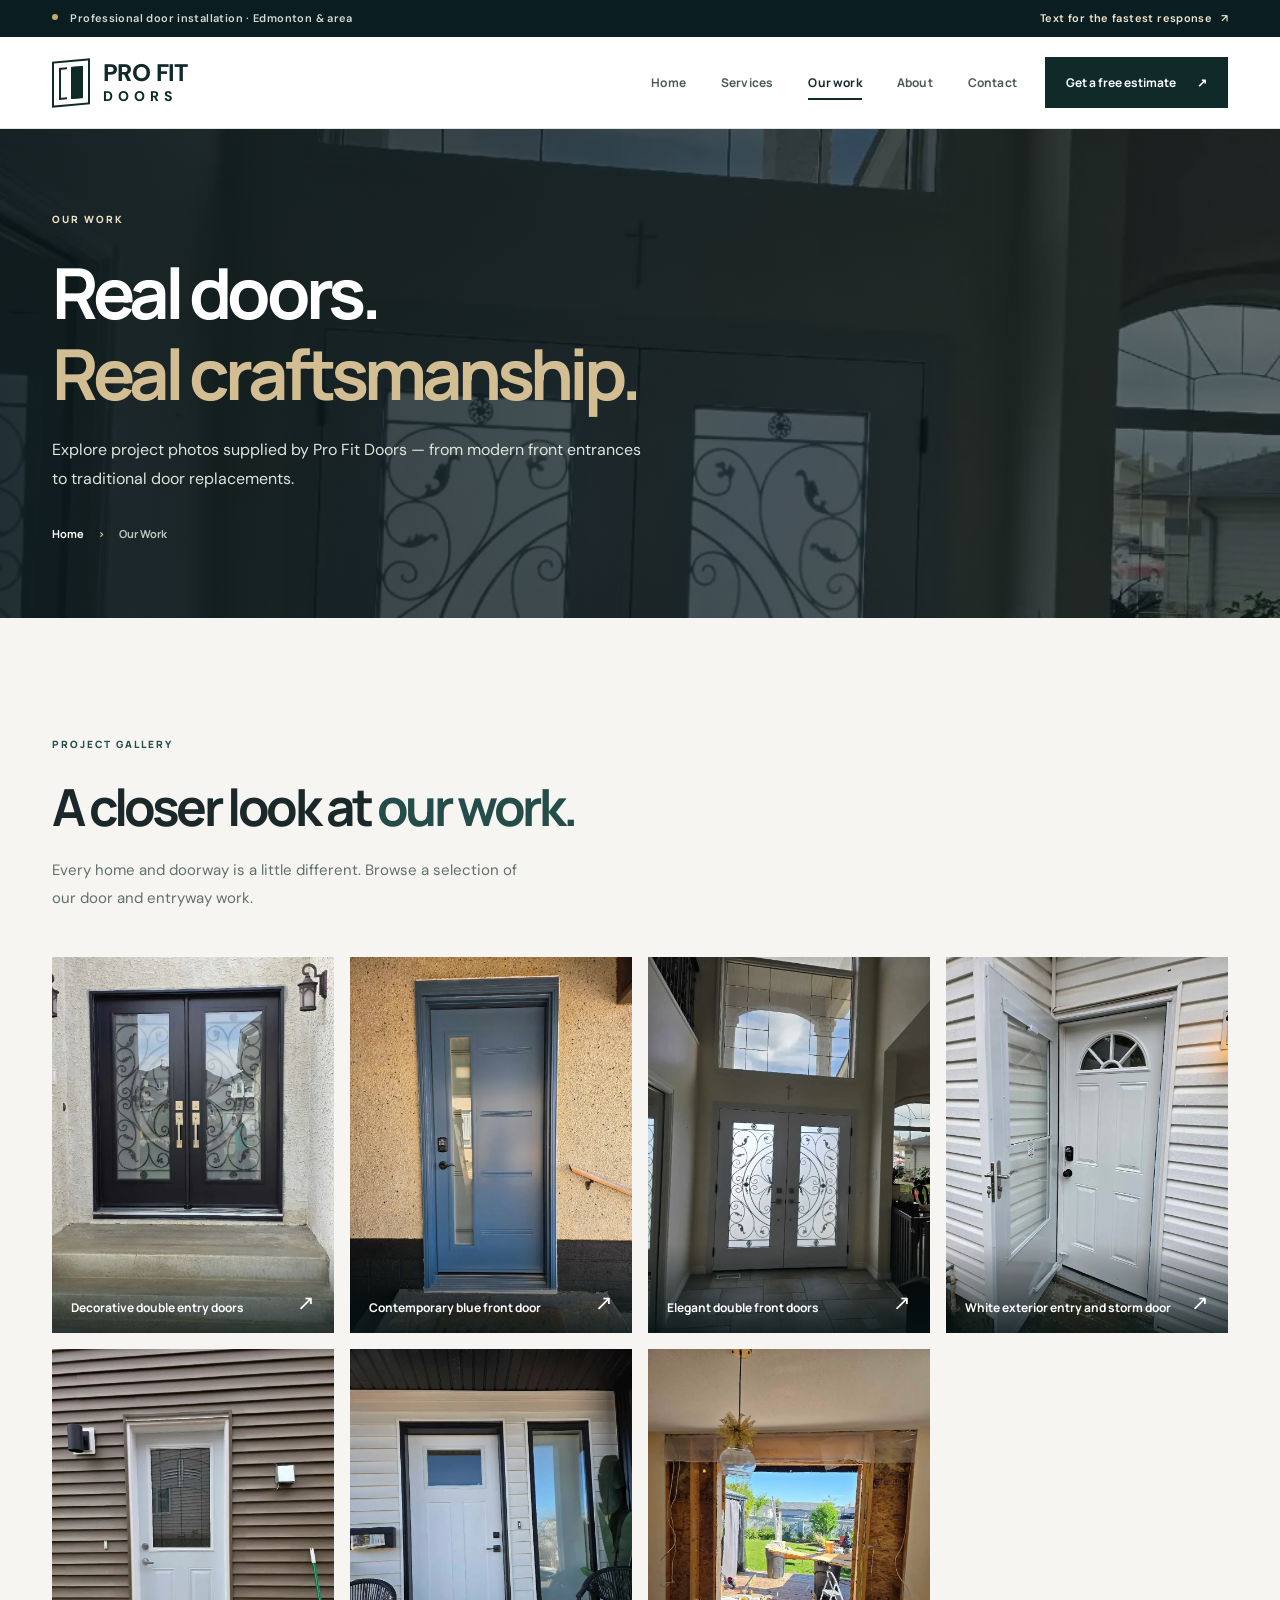
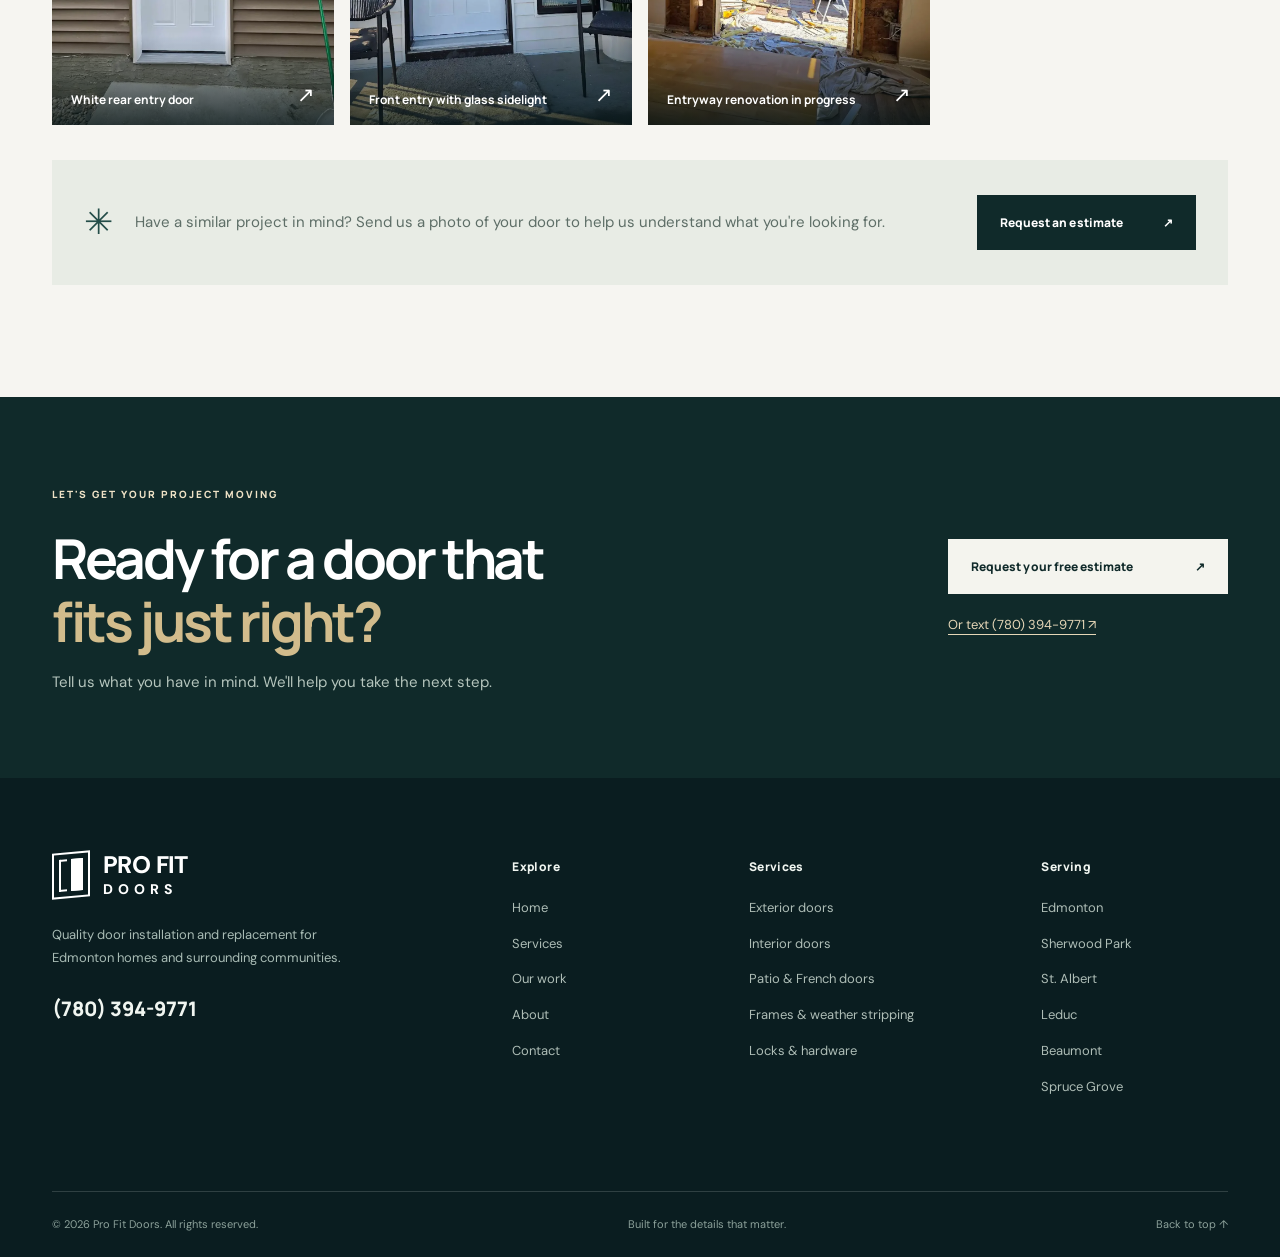
==== commit 4445716a: "Remove temporary black door gallery test" ====
--- a/our-work/index.html
+++ b/our-work/index.html
@@ -1 +1 @@
-<!doctype html><html lang="en-CA"><head><meta charset="utf-8"><meta name="viewport" content="width=device-width,initial-scale=1"><meta name="theme-color" content="#102a2a"><meta name="description" content="Browse real door installation photos from Pro Fit Doors, serving Edmonton and surrounding areas."><meta property="og:type" content="website"><meta property="og:title" content="Door Installation Project Gallery | Pro Fit Doors"><meta property="og:description" content="Browse real door installation photos from Pro Fit Doors, serving Edmonton and surrounding areas."><meta property="og:image" content="/images/entry-double-black.webp"><link rel="icon" href="/favicon.svg" type="image/svg+xml"><link rel="preconnect" href="https://fonts.googleapis.com"><link rel="preconnect" href="https://fonts.gstatic.com" crossorigin><link href="https://fonts.googleapis.com/css2?family=DM+Sans:wght@400;500;600;700&family=Manrope:wght@400;500;600;700;800&display=swap" rel="stylesheet"><link rel="stylesheet" href="/styles.css"><title>Door Installation Project Gallery | Pro Fit Doors</title><script type="application/ld+json">{"@context":"https://schema.org","@type":"HomeAndConstructionBusiness","name":"Pro Fit Doors","description":"Residential door installation and replacement in Edmonton and surrounding areas.","telephone":"+1-780-394-9771","areaServed":[{"@type":"City","name":"Edmonton"},{"@type":"City","name":"Sherwood Park"},{"@type":"City","name":"St. Albert"},{"@type":"City","name":"Leduc"},{"@type":"City","name":"Beaumont"},{"@type":"City","name":"Spruce Grove"}],"hasOfferCatalog":{"@type":"OfferCatalog","name":"Door installation services","itemListElement":[{"@type":"OfferCatalog","name":"Exterior doors"},{"@type":"OfferCatalog","name":"Interior doors"},{"@type":"OfferCatalog","name":"Patio & French doors"},{"@type":"OfferCatalog","name":"Frames & weather stripping"},{"@type":"OfferCatalog","name":"Locks & hardware"}]}}</script><script defer src="/config.js"></script><script defer src="/main.js"></script></head><body id="top"><div class="topbar"><div class="shell top-inner"><span><span class="live-dot"></span> Professional door installation · Edmonton & area</span><a href="sms:+17803949771">Text for the fastest response <span>↗</span></a></div></div><header id="header" class="header"><div class="shell nav-wrap"><a href="/" class="brand" aria-label="Pro Fit Doors home"><span class="brand-icon"><span></span><span></span></span><span class="brand-copy"><b>PRO FIT</b><small>DOORS</small></span></a><nav class="desktop-nav" aria-label="Main navigation"><a  href="/">Home</a><a  href="/services/">Services</a><a aria-current="page" href="/our-work/">Our work</a><a  href="/about/">About</a><a  href="/contact/">Contact</a></nav><a href="/contact/" class="nav-cta">Get a free estimate <span>↗</span></a><button class="menu-toggle" id="menu-toggle" aria-label="Open navigation" aria-expanded="false" aria-controls="mobile-nav"><span></span><span></span><span></span></button></div><nav class="mobile-nav" id="mobile-nav" aria-label="Mobile navigation"><div class="mobile-nav-links"><a href="/" ><span>01</span>Home<b>↗</b></a><a href="/services/" ><span>02</span>Services<b>↗</b></a><a href="/our-work/" aria-current="page"><span>03</span>Our work<b>↗</b></a><a href="/about/" ><span>04</span>About<b>↗</b></a><a href="/contact/" ><span>05</span>Contact<b>↗</b></a></div><a class="button button-primary mobile-contact" href="sms:+17803949771">Text us for an estimate ↗</a><p>Edmonton & surrounding communities</p></nav></header><main id="main-content"><section class="page-hero"><div class="page-hero-bg" style="background-image:linear-gradient(90deg,rgba(10,24,27,.88),rgba(10,24,27,.60)),url('/images/entry-double-white.webp')"></div><div class="shell page-hero-inner"><span class="eyebrow light">OUR WORK</span><h1>Real doors.<br><em>Real craftsmanship.</em></h1><p>Explore project photos supplied by Pro Fit Doors — from modern front entrances to traditional door replacements.</p><div class="breadcrumbs"><a href="/">Home</a> <span>›</span> our work</div></div></section><section class="section"><div class="shell"><div class="section-intro " data-reveal><span class="eyebrow">PROJECT GALLERY</span><h2>A closer look at <em>our work.</em></h2><p>Every home and doorway is a little different. Browse a selection of our door and entryway work.</p></div><div class="photo-grid"><button class="photo-item photo-tall" type="button" data-lightbox="0" aria-label="View Decorative double entry doors" data-reveal><img src="/images/entry-double-black.webp" alt="Decorative double entry doors — Pro Fit Doors project photograph" loading="lazy" width="900" height="1200"><span class="photo-shade"><span>Decorative double entry doors</span><b>↗</b></span></button><button class="photo-item " type="button" data-lightbox="1" aria-label="View Contemporary blue front door" data-reveal><img src="/images/entry-modern-blue.webp" alt="Contemporary blue front door — Pro Fit Doors project photograph" loading="lazy" width="900" height="1200"><span class="photo-shade"><span>Contemporary blue front door</span><b>↗</b></span></button><button class="photo-item " type="button" data-lightbox="2" aria-label="View Elegant double front doors" data-reveal><img src="/images/entry-double-white.webp" alt="Elegant double front doors — Pro Fit Doors project photograph" loading="lazy" width="900" height="1200"><span class="photo-shade"><span>Elegant double front doors</span><b>↗</b></span></button><button class="photo-item " type="button" data-lightbox="3" aria-label="View White exterior entry and storm door" data-reveal><img src="/images/entry-white-storm.webp" alt="White exterior entry and storm door — Pro Fit Doors project photograph" loading="lazy" width="900" height="1200"><span class="photo-shade"><span>White exterior entry and storm door</span><b>↗</b></span></button><button class="photo-item " type="button" data-lightbox="4" aria-label="View White rear entry door" data-reveal><img src="/images/back-door-white.webp" alt="White rear entry door — Pro Fit Doors project photograph" loading="lazy" width="900" height="1200"><span class="photo-shade"><span>White rear entry door</span><b>↗</b></span></button><button class="photo-item " type="button" data-lightbox="5" aria-label="View Front entry with glass sidelight" data-reveal><img src="/images/entry-sidelight.webp" alt="Front entry with glass sidelight — Pro Fit Doors project photograph" loading="lazy" width="900" height="1200"><span class="photo-shade"><span>Front entry with glass sidelight</span><b>↗</b></span></button><button class="photo-item " type="button" data-lightbox="6" aria-label="View Entryway renovation in progress" data-reveal><img src="/images/doorway-renovation.webp" alt="Entryway renovation in progress — Pro Fit Doors project photograph" loading="lazy" width="900" height="1200"><span class="photo-shade"><span>Entryway renovation in progress</span><b>↗</b></span></button><button class="photo-item" type="button" data-lightbox="7" aria-label="View Modern black pivot-style entry door (temporary test)" data-reveal><img src="/images/test-modern-black-door.webp" alt="Modern black entry door with glass sidelights — temporary gallery test image" loading="lazy" width="650" height="900"><span class="photo-shade"><span>Modern black entry door · Test</span><b>↗</b></span></button></div><div class="gallery-disclaimer"><span>✳</span><p>Have a similar project in mind? Send us a photo of your door to help us understand what you're looking for.</p><a class="button button-primary" href="/contact/">Request an estimate <span>↗</span></a></div></div></section></main><section class="bottom-cta"><div class="shell bottom-cta-inner"><div><span class="eyebrow light">LET'S GET YOUR PROJECT MOVING</span><h2>Ready for a door that<br><em>fits just right?</em></h2><p>Tell us what you have in mind. We'll help you take the next step.</p></div><div class="bottom-cta-actions"><a class="button button-white" href="/contact/">Request your free estimate <span>↗</span></a><a class="underlined-light" href="sms:+17803949771">Or text (780) 394-9771 ↗</a></div></div></section><footer class="footer"><div class="shell"><div class="footer-main"><div class="footer-brand"><a href="/" class="brand brand-footer"><span class="brand-icon"><span></span><span></span></span><span class="brand-copy"><b>PRO FIT</b><small>DOORS</small></span></a><p>Quality door installation and replacement for Edmonton homes and surrounding communities.</p><a href="tel:+17803949771" class="footer-number">(780) 394-9771</a></div><div><h3>Explore</h3><a href="/">Home</a><a href="/services/">Services</a><a href="/our-work/">Our work</a><a href="/about/">About</a><a href="/contact/">Contact</a></div><div><h3>Services</h3><a href="/services/#exterior-doors">Exterior doors</a><a href="/services/#interior-doors">Interior doors</a><a href="/services/#patio-french-doors">Patio & French doors</a><a href="/services/#repairs-weatherstripping">Frames & weather stripping</a><a href="/services/#locks-hardware">Locks & hardware</a></div><div><h3>Serving</h3><span>Edmonton</span><span>Sherwood Park</span><span>St. Albert</span><span>Leduc</span><span>Beaumont</span><span>Spruce Grove</span></div></div><div class="footer-bottom"><span>© <span id="year">2026</span> Pro Fit Doors. All rights reserved.</span><span>Built for the details that matter.</span><a href="#top">Back to top ↑</a></div></div></footer><dialog class="lightbox" id="lightbox" aria-label="Project photo viewer"><button class="lightbox-close" aria-label="Close photo viewer">×</button><button class="lightbox-prev" aria-label="Previous photo">‹</button><figure><img alt=""><figcaption></figcaption></figure><button class="lightbox-next" aria-label="Next photo">›</button><div class="lightbox-count"></div></dialog></body></html>+<!doctype html><html lang="en-CA"><head><meta charset="utf-8"><meta name="viewport" content="width=device-width,initial-scale=1"><meta name="theme-color" content="#102a2a"><meta name="description" content="Browse real door installation photos from Pro Fit Doors, serving Edmonton and surrounding areas."><meta property="og:type" content="website"><meta property="og:title" content="Door Installation Project Gallery | Pro Fit Doors"><meta property="og:description" content="Browse real door installation photos from Pro Fit Doors, serving Edmonton and surrounding areas."><meta property="og:image" content="/images/entry-double-black.webp"><link rel="icon" href="/favicon.svg" type="image/svg+xml"><link rel="preconnect" href="https://fonts.googleapis.com"><link rel="preconnect" href="https://fonts.gstatic.com" crossorigin><link href="https://fonts.googleapis.com/css2?family=DM+Sans:wght@400;500;600;700&family=Manrope:wght@400;500;600;700;800&display=swap" rel="stylesheet"><link rel="stylesheet" href="/styles.css"><title>Door Installation Project Gallery | Pro Fit Doors</title><script type="application/ld+json">{"@context":"https://schema.org","@type":"HomeAndConstructionBusiness","name":"Pro Fit Doors","description":"Residential door installation and replacement in Edmonton and surrounding areas.","telephone":"+1-780-394-9771","areaServed":[{"@type":"City","name":"Edmonton"},{"@type":"City","name":"Sherwood Park"},{"@type":"City","name":"St. Albert"},{"@type":"City","name":"Leduc"},{"@type":"City","name":"Beaumont"},{"@type":"City","name":"Spruce Grove"}],"hasOfferCatalog":{"@type":"OfferCatalog","name":"Door installation services","itemListElement":[{"@type":"OfferCatalog","name":"Exterior doors"},{"@type":"OfferCatalog","name":"Interior doors"},{"@type":"OfferCatalog","name":"Patio & French doors"},{"@type":"OfferCatalog","name":"Frames & weather stripping"},{"@type":"OfferCatalog","name":"Locks & hardware"}]}}</script><script defer src="/config.js"></script><script defer src="/main.js"></script></head><body id="top"><div class="topbar"><div class="shell top-inner"><span><span class="live-dot"></span> Professional door installation · Edmonton & area</span><a href="sms:+17803949771">Text for the fastest response <span>↗</span></a></div></div><header id="header" class="header"><div class="shell nav-wrap"><a href="/" class="brand" aria-label="Pro Fit Doors home"><span class="brand-icon"><span></span><span></span></span><span class="brand-copy"><b>PRO FIT</b><small>DOORS</small></span></a><nav class="desktop-nav" aria-label="Main navigation"><a  href="/">Home</a><a  href="/services/">Services</a><a aria-current="page" href="/our-work/">Our work</a><a  href="/about/">About</a><a  href="/contact/">Contact</a></nav><a href="/contact/" class="nav-cta">Get a free estimate <span>↗</span></a><button class="menu-toggle" id="menu-toggle" aria-label="Open navigation" aria-expanded="false" aria-controls="mobile-nav"><span></span><span></span><span></span></button></div><nav class="mobile-nav" id="mobile-nav" aria-label="Mobile navigation"><div class="mobile-nav-links"><a href="/" ><span>01</span>Home<b>↗</b></a><a href="/services/" ><span>02</span>Services<b>↗</b></a><a href="/our-work/" aria-current="page"><span>03</span>Our work<b>↗</b></a><a href="/about/" ><span>04</span>About<b>↗</b></a><a href="/contact/" ><span>05</span>Contact<b>↗</b></a></div><a class="button button-primary mobile-contact" href="sms:+17803949771">Text us for an estimate ↗</a><p>Edmonton & surrounding communities</p></nav></header><main id="main-content"><section class="page-hero"><div class="page-hero-bg" style="background-image:linear-gradient(90deg,rgba(10,24,27,.88),rgba(10,24,27,.60)),url('/images/entry-double-white.webp')"></div><div class="shell page-hero-inner"><span class="eyebrow light">OUR WORK</span><h1>Real doors.<br><em>Real craftsmanship.</em></h1><p>Explore project photos supplied by Pro Fit Doors — from modern front entrances to traditional door replacements.</p><div class="breadcrumbs"><a href="/">Home</a> <span>›</span> our work</div></div></section><section class="section"><div class="shell"><div class="section-intro " data-reveal><span class="eyebrow">PROJECT GALLERY</span><h2>A closer look at <em>our work.</em></h2><p>Every home and doorway is a little different. Browse a selection of our door and entryway work.</p></div><div class="photo-grid"><button class="photo-item photo-tall" type="button" data-lightbox="0" aria-label="View Decorative double entry doors" data-reveal><img src="/images/entry-double-black.webp" alt="Decorative double entry doors — Pro Fit Doors project photograph" loading="lazy" width="900" height="1200"><span class="photo-shade"><span>Decorative double entry doors</span><b>↗</b></span></button><button class="photo-item " type="button" data-lightbox="1" aria-label="View Contemporary blue front door" data-reveal><img src="/images/entry-modern-blue.webp" alt="Contemporary blue front door — Pro Fit Doors project photograph" loading="lazy" width="900" height="1200"><span class="photo-shade"><span>Contemporary blue front door</span><b>↗</b></span></button><button class="photo-item " type="button" data-lightbox="2" aria-label="View Elegant double front doors" data-reveal><img src="/images/entry-double-white.webp" alt="Elegant double front doors — Pro Fit Doors project photograph" loading="lazy" width="900" height="1200"><span class="photo-shade"><span>Elegant double front doors</span><b>↗</b></span></button><button class="photo-item " type="button" data-lightbox="3" aria-label="View White exterior entry and storm door" data-reveal><img src="/images/entry-white-storm.webp" alt="White exterior entry and storm door — Pro Fit Doors project photograph" loading="lazy" width="900" height="1200"><span class="photo-shade"><span>White exterior entry and storm door</span><b>↗</b></span></button><button class="photo-item " type="button" data-lightbox="4" aria-label="View White rear entry door" data-reveal><img src="/images/back-door-white.webp" alt="White rear entry door — Pro Fit Doors project photograph" loading="lazy" width="900" height="1200"><span class="photo-shade"><span>White rear entry door</span><b>↗</b></span></button><button class="photo-item " type="button" data-lightbox="5" aria-label="View Front entry with glass sidelight" data-reveal><img src="/images/entry-sidelight.webp" alt="Front entry with glass sidelight — Pro Fit Doors project photograph" loading="lazy" width="900" height="1200"><span class="photo-shade"><span>Front entry with glass sidelight</span><b>↗</b></span></button><button class="photo-item " type="button" data-lightbox="6" aria-label="View Entryway renovation in progress" data-reveal><img src="/images/doorway-renovation.webp" alt="Entryway renovation in progress — Pro Fit Doors project photograph" loading="lazy" width="900" height="1200"><span class="photo-shade"><span>Entryway renovation in progress</span><b>↗</b></span></button></div><div class="gallery-disclaimer"><span>✳</span><p>Have a similar project in mind? Send us a photo of your door to help us understand what you're looking for.</p><a class="button button-primary" href="/contact/">Request an estimate <span>↗</span></a></div></div></section></main><section class="bottom-cta"><div class="shell bottom-cta-inner"><div><span class="eyebrow light">LET'S GET YOUR PROJECT MOVING</span><h2>Ready for a door that<br><em>fits just right?</em></h2><p>Tell us what you have in mind. We'll help you take the next step.</p></div><div class="bottom-cta-actions"><a class="button button-white" href="/contact/">Request your free estimate <span>↗</span></a><a class="underlined-light" href="sms:+17803949771">Or text (780) 394-9771 ↗</a></div></div></section><footer class="footer"><div class="shell"><div class="footer-main"><div class="footer-brand"><a href="/" class="brand brand-footer"><span class="brand-icon"><span></span><span></span></span><span class="brand-copy"><b>PRO FIT</b><small>DOORS</small></span></a><p>Quality door installation and replacement for Edmonton homes and surrounding communities.</p><a href="tel:+17803949771" class="footer-number">(780) 394-9771</a></div><div><h3>Explore</h3><a href="/">Home</a><a href="/services/">Services</a><a href="/our-work/">Our work</a><a href="/about/">About</a><a href="/contact/">Contact</a></div><div><h3>Services</h3><a href="/services/#exterior-doors">Exterior doors</a><a href="/services/#interior-doors">Interior doors</a><a href="/services/#patio-french-doors">Patio & French doors</a><a href="/services/#repairs-weatherstripping">Frames & weather stripping</a><a href="/services/#locks-hardware">Locks & hardware</a></div><div><h3>Serving</h3><span>Edmonton</span><span>Sherwood Park</span><span>St. Albert</span><span>Leduc</span><span>Beaumont</span><span>Spruce Grove</span></div></div><div class="footer-bottom"><span>© <span id="year">2026</span> Pro Fit Doors. All rights reserved.</span><span>Built for the details that matter.</span><a href="#top">Back to top ↑</a></div></div></footer><dialog class="lightbox" id="lightbox" aria-label="Project photo viewer"><button class="lightbox-close" aria-label="Close photo viewer">×</button><button class="lightbox-prev" aria-label="Previous photo">‹</button><figure><img alt=""><figcaption></figcaption></figure><button class="lightbox-next" aria-label="Next photo">›</button><div class="lightbox-count"></div></dialog></body></html>
